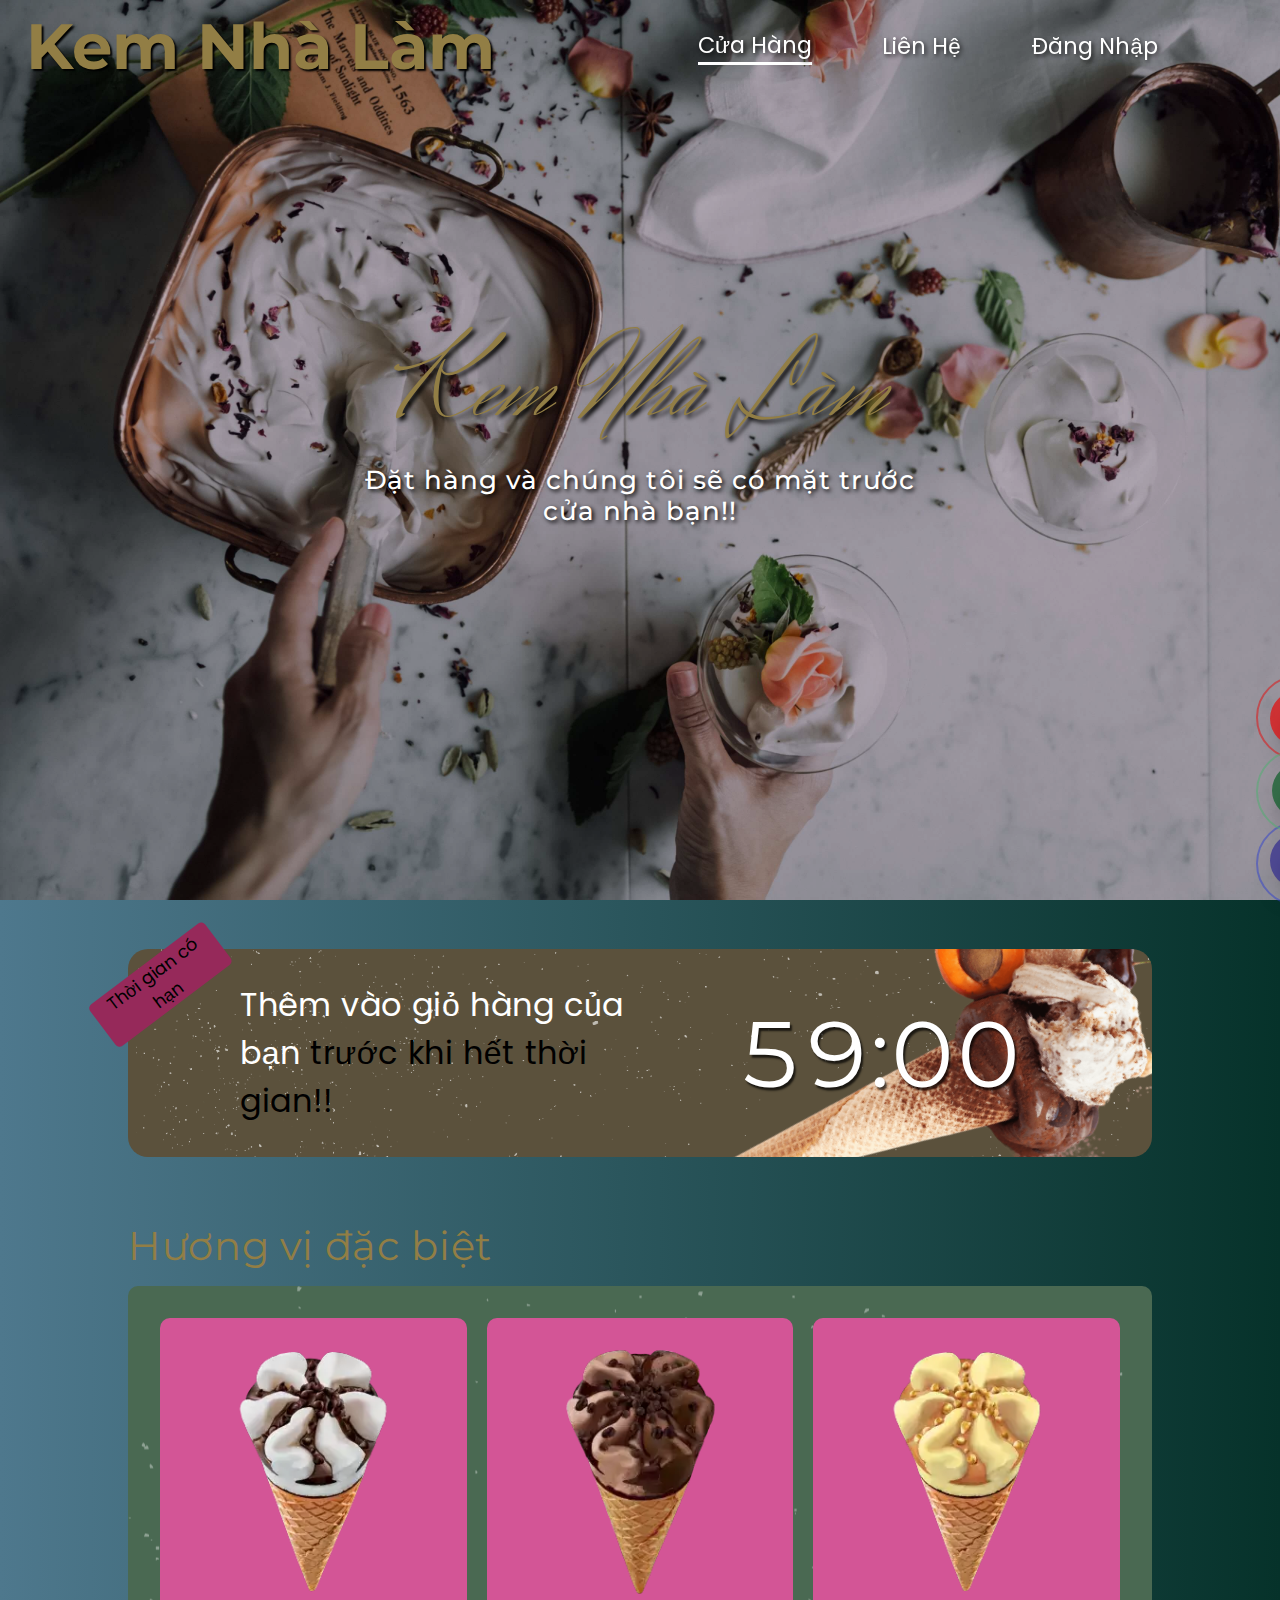
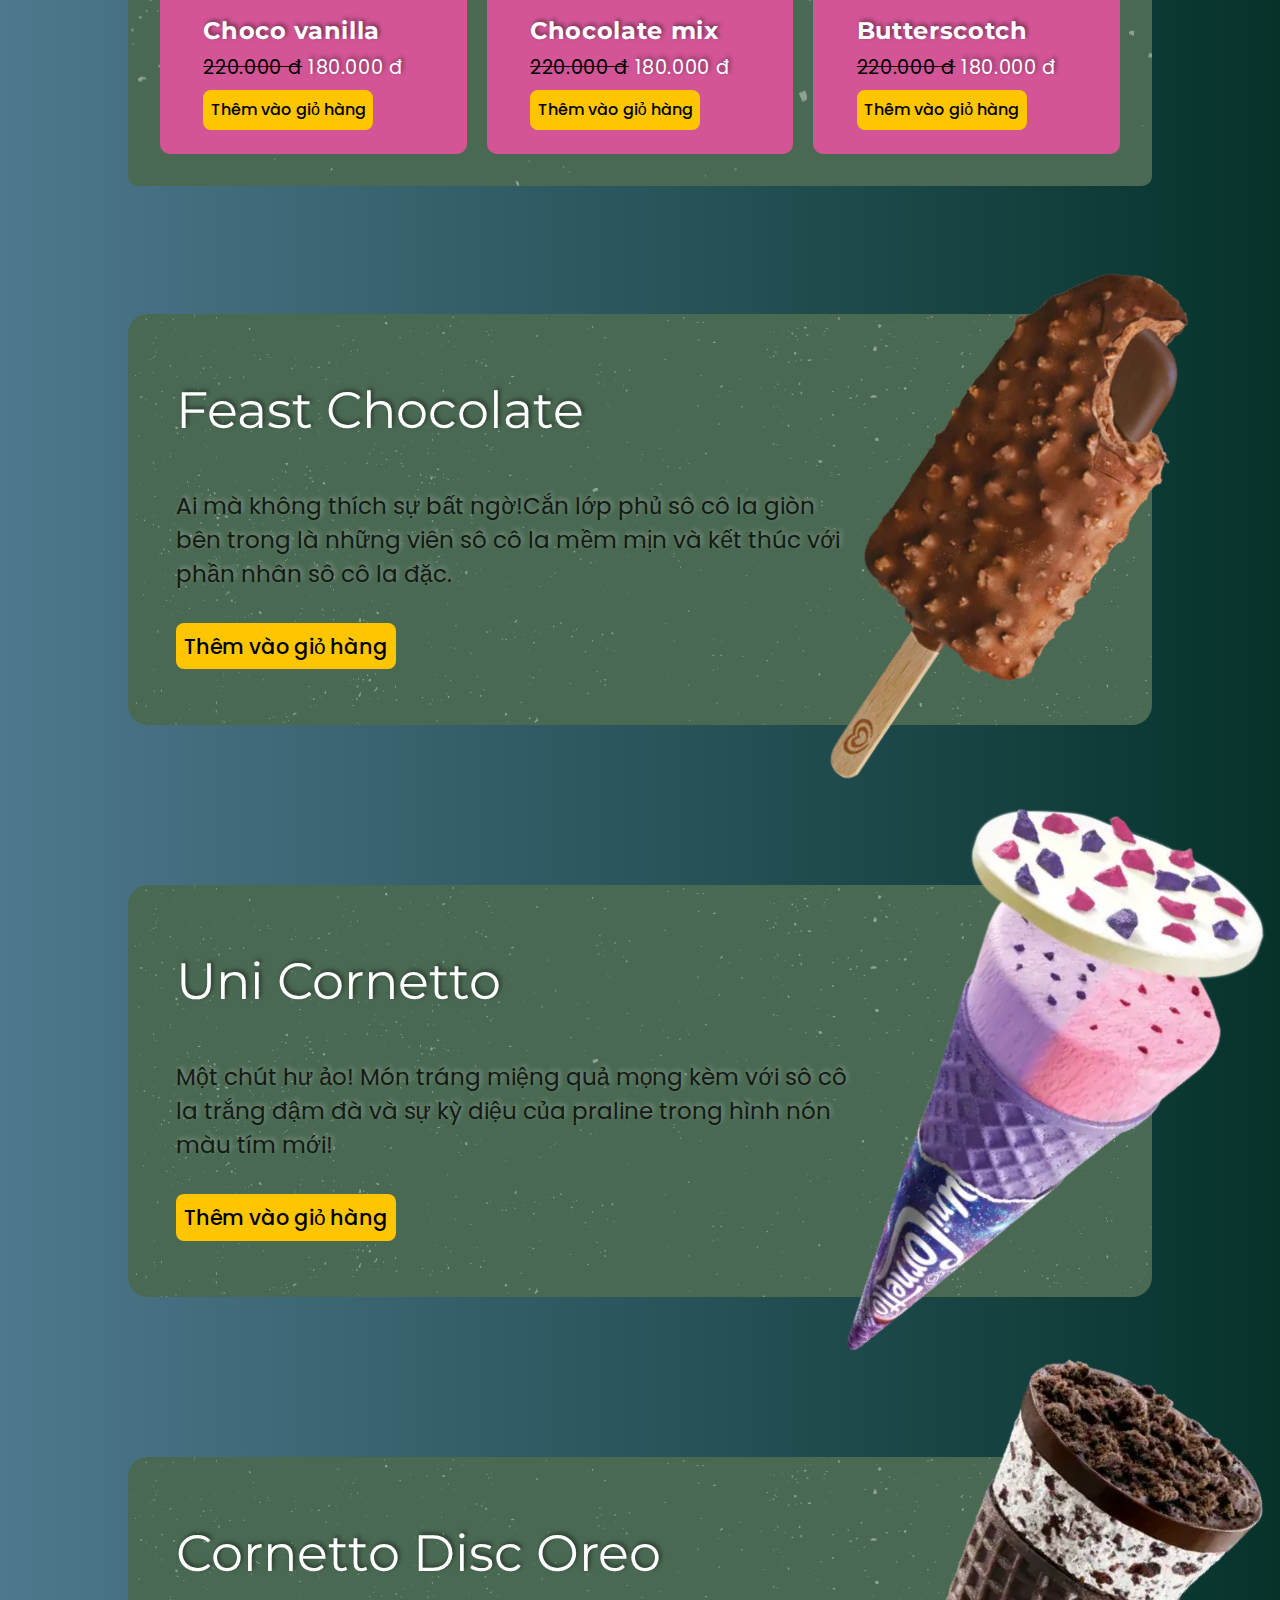
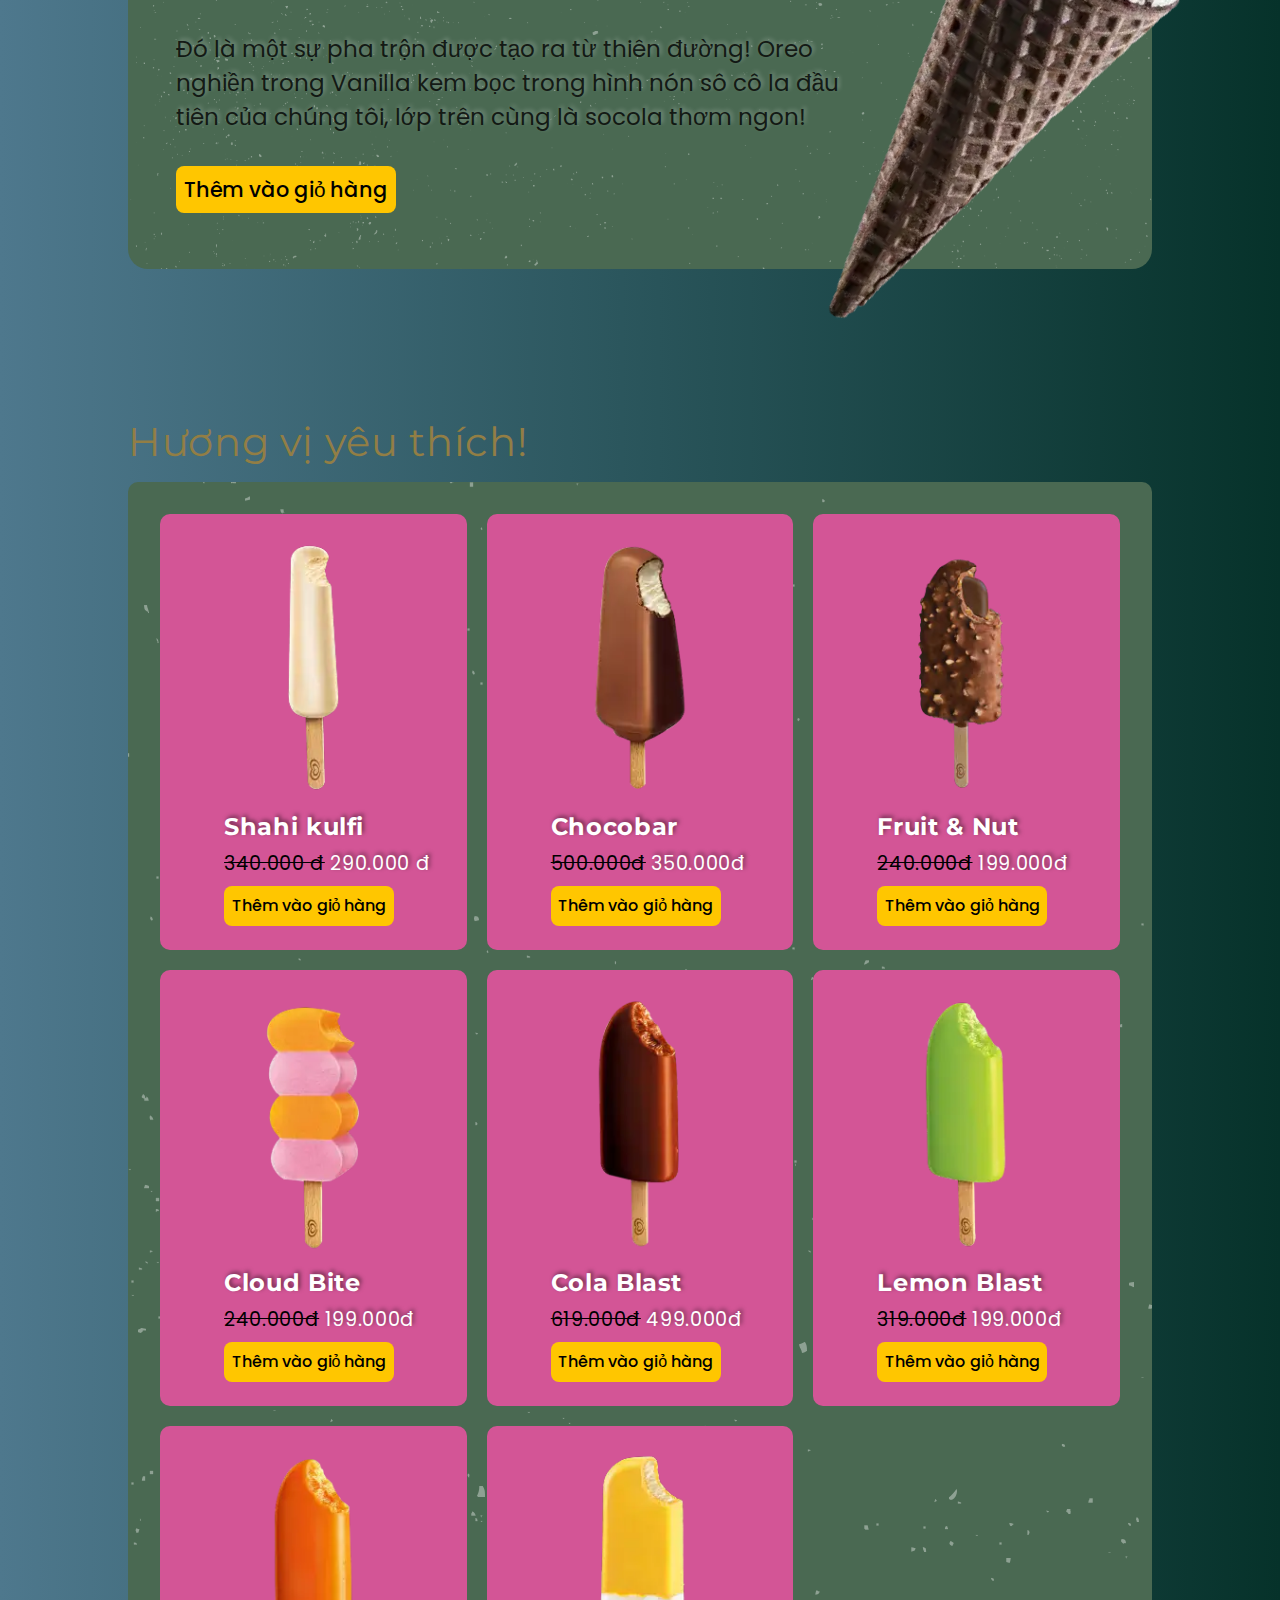
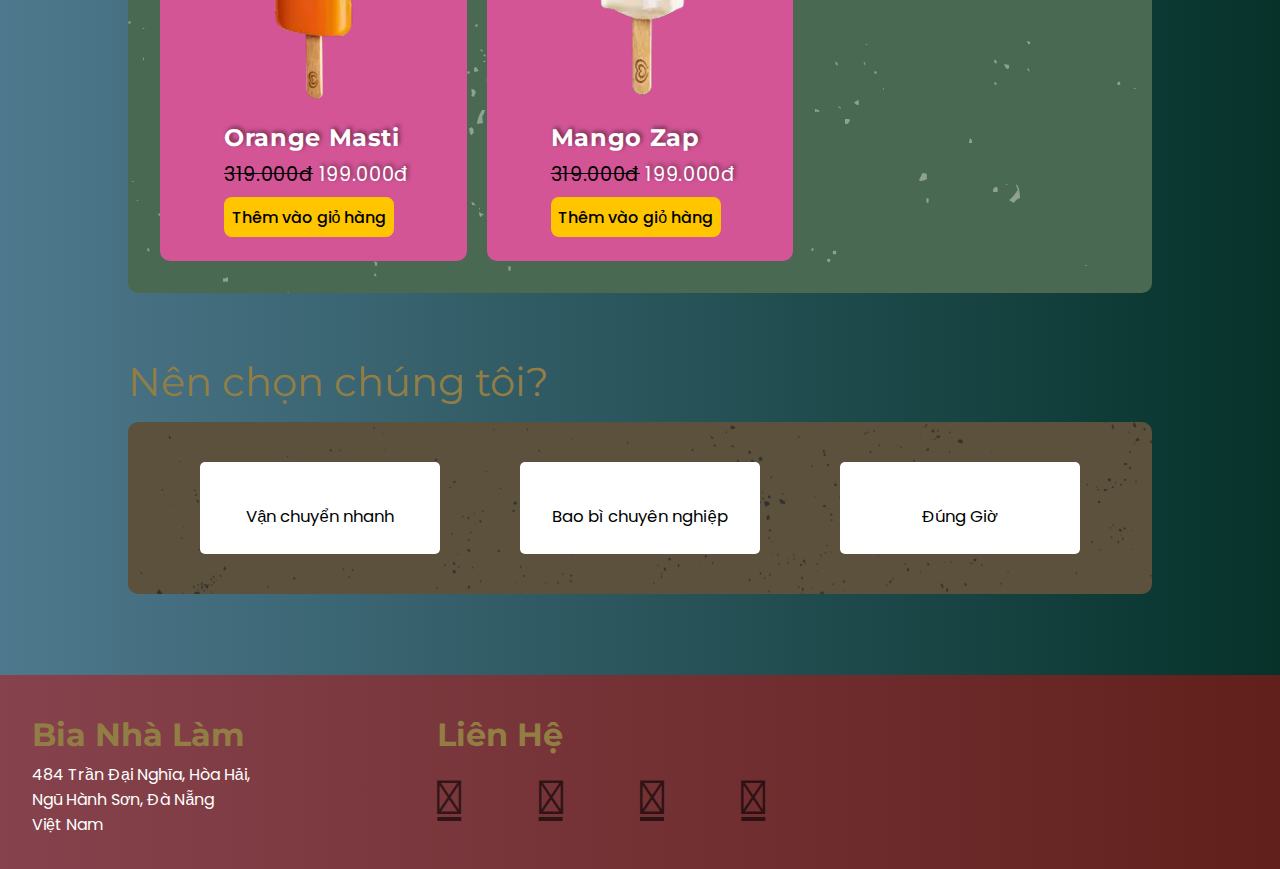
==== index.html @ ccefae3c "message" ====
<!DOCTYPE html>
<html lang="en">

<head>
  <link rel="preconnect" href="https://fonts.gstatic.com">
  <link
    href="https://fonts.googleapis.com/css2?family=Abril+Fatface&family=Herr+Von+Muellerhoff&family=Montserrat:wght@400;500&family=Poppins&display=swap"
    rel="stylesheet">
  <link rel="stylesheet" href="https://cdnjs.cloudflare.com/ajax/libs/meyer-reset/2.0/reset.min.css">
  <link rel='stylesheet' href='https://cdnjs.cloudflare.com/ajax/libs/font-awesome/4.7.0/css/font-awesome.min.css'>
  <meta name="description" content="A dummy website which delivers ice-creams to your doorstep!!">
  <meta name="author" content="Srikar KSV">
  <meta name="keywords" content="ice-cream, dummy, html, css, javascript">
  <meta charset="UTF-8">
  <meta name="viewport" content="width=device-width, initial-scale=1.0">
  <title>Kem Nhà Làm</title>
  <link rel="shortcut icon" href="./img/ice-pop-favicon.png" type="image/x-icon">
  <link rel="stylesheet" href="./css/index.css">
</head>

<body>
  <div id="hero">
    <header>
      <h1 id="logo"><a href="#" class="logo__link"> Kem Nhà Làm </a></h1>
      <nav>
        <ul class="nav">
          <div class="nav__links">
            <a href="#main-container" class="nav__item ">
              <li class="nav__item--underline">Cửa Hàng</li>
            </a>
            <a href="#contact" class="nav__item">
              <li>Liên Hệ</li>
            </a>
            
            <a href="login.html" class="nav__item">
              <li>Đăng Nhập</li>
            </a>
          </div>
          <button href="#" class="nav__item nav__item--cart">
            <li><i class="fas fa-shopping-cart"></i></li>
          </button>
          <div class="burger nav__item">
            <span class="line1"></span>
            <span class="line2"></span>
            <span class="line3"></span>
          </div>
        </ul>
      </nav>
    </header>
    <section id="hero-text">
      <h2 class="hero-text__heading">Kem Nhà Làm</h2><br>
      <p class="hero-text__tagline">Đặt hàng và chúng tôi sẽ có mặt trước cửa nhà bạn!!</p>
    </section>
  </div>
  <main id="main-container">
    <div class="limited-time-wrapper animate-top">
      <section id="limited-time">
        <p class="limited-time__side-banner">Thời gian có hạn</p>
        <div class="limited-time_content-wraper">
          <p class="limited-time__text"><span class="limited-time__text--attention">Thêm vào giỏ hàng của bạn</span> trước khi hết thời gian!!
          </p>
          <p class="limited-time__time">59:00</p>
        </div>
        <div class="limted-time__img-container">
          <img src="./img/limited-time.png" alt="" id="limited-time__img">
        </div>
      </section>
    </div>
    <section class="special-flavours animate-left">
      <h3 class="special-flavours__heading">Hương vị đặc biệt</h3>
      <div class="special-flavours__products-grid">
        <div class="special-flavours__products">
          <img src="./img/choco_vanilla.webp" alt="Choco vanilla">
          <div class="special-flavour__content-details">
            <h4 class="special-flavours__product-name">Choco vanilla</h4>
            <p class="special-flavours__product-price"><span class="special-flavours__product--oldprice">220.000 đ</span>
              180.000 đ</p>
            <button class="add-to-cart cartBtn" data-title="Choco vanilla" data-price="180.000"
              data-img="./img/choco_vanilla.webp" data-quantity=1>Thêm vào giỏ hàng</button>
          </div>
        </div>
        <div class="special-flavours__products">
          <img src="./img/double-chocolate.webp" alt="Chocolaty mix">
          <div class="special-flavour__content-details">
            <h4 class="special-flavours__product-name">Chocolate mix</h4>
            <p class="special-flavours__product-price"><span class="special-flavours__product--oldprice">220.000 đ</span>
              180.000 đ</p>
            <button class="add-to-cart cartBtn" data-title="Chocolaty mix" data-price="180.000"
              data-img="./img/double-chocolate.webp" data-quantity=1>Thêm vào giỏ hàng</button>
          </div>
        </div>
        <div class="special-flavours__products">
          <img src="./img/butterscotch.webp" alt="Butterscotch">
          <div class="special-flavour__content-details">
            <h4 class="special-flavours__product-name">Butterscotch</h4>
            <p class="special-flavours__product-price"><span class="special-flavours__product--oldprice">220.000 đ</span> 180.000 đ</p>
            <button class="add-to-cart cartBtn" data-title="Butterscotch" data-price="180.000"
              data-img="./img/butterscotch.webp" data-quantity=1>Thêm vào giỏ hàng</button>
          </div>
        </div>
      </div>
    </section>
    <section class="featured-products-wrapper">
      <div class="featured-products animate-right">
        <img src="./img/feast-chocolate.webp" alt="Nutty Chocolate mix">
        <h4>Feast Chocolate</h4>
        <p>Ai mà không thích sự bất ngờ!Cắn lớp phủ sô cô la giòn bên trong là những viên sô cô la mềm mịn và kết thúc với phần nhân sô cô la đặc.
          <br>
        </p>
        <button class="add-to-cart-featured cartBtn" data-title="Nutty Chocolate mix" data-price="450.000"
          data-img="./img/feast-chocolate.webp" data-quantity=1>Thêm vào giỏ hàng</button>
      </div>
      <div class="featured-products animate-left">
        <img src="./img/unicornetto.webp" alt="Unicornetto">
        <h4>Uni Cornetto</h4>
        <p>Một chút hư ảo! Món tráng miệng quả mọng kèm với sô cô la trắng đậm đà và sự kỳ diệu của praline trong hình nón màu tím mới!
          <br>
        </p>
        <button class="add-to-cart-featured cartBtn" data-title="Unicornetto" data-price="340.000"
          data-img="./img/unicornetto.webp" data-quantity=1>Thêm vào giỏ hàng</button>
      </div>
      <div class="featured-products animate-right">
        <img src="./img/corenetto-disc.webp" alt="Cornetti disc">
        <h4>Cornetto Disc Oreo</h4>
        <p>Đó là một sự pha trộn được tạo ra từ thiên đường! Oreo nghiền trong Vanilla kem bọc trong hình nón sô cô la đầu tiên của chúng tôi, lớp trên cùng là socola thơm ngon!
          <br>
        </p>
        <button class="add-to-cart-featured cartBtn" data-title="Cornetti disc" data-price="340.000"
          data-img="./img/corenetto-disc.webp" data-quantity=1>Thêm vào giỏ hàng</button>
      </div>
    </section>
    <section class="special-flavours animate-left">
      <h3 class="special-flavours__heading">Hương vị yêu thích!</h3>
      <div class="special-flavours__products-grid special-flavours__yummy-sticks">
        <div class="special-flavours__products">
          <img src="./img/shahi-kulfi.webp" alt="Shahi kulfi" loading="lazy">
          <div class="special-flavour__content-details">
            <h4 class="special-flavours__product-name">Shahi kulfi</h4>
            <p class="special-flavours__product-price"><span>340.000 đ</span> 290.000 đ</p>
            <button class="add-to-cart cartBtn" data-title="Shahi kulfi" data-price="290.000"
              data-img="./img/shahi-kulfi.webp" data-quantity=1>Thêm vào giỏ hàng</button>
          </div>
        </div>
        <div class="special-flavours__products">
          <img src="./img/chocobar.webp" alt="Chocobar" loading="lazy">
          <div class="special-flavour__content-details">
            <h4 class="special-flavours__product-name">Chocobar</h4>
            <p class="special-flavours__product-price"><span>500.000đ</span> 350.000đ</p>
            <button class="add-to-cart cartBtn" data-title="Chocobar" data-price="350.000" data-img="./img/chocobar.webp"
              data-quantity=1>Thêm vào giỏ hàng</button>
          </div>
        </div>
        <div class="special-flavours__products">
          <img src="./img/fruit_n_nut_feast.webp" alt="Feast Fruit & Nut" loading="lazy">
          <div class="special-flavour__content-details">
            <h4 class="special-flavours__product-name">Fruit & Nut</h4>
            <p class="special-flavours__product-price"><span>240.000đ</span> 199.000đ</p>
            <button class="add-to-cart cartBtn" data-title="Fruit & Nut" data-price="199.000"
              data-img="./img/fruit_n_nut_feast.webp" data-quantity=1>Thêm vào giỏ hàng</button>
          </div>
        </div>
        <div class="special-flavours__products">
          <img src="./img/cloud-bite.webp" alt="Cloud Bite" loading="lazy">
          <div class="special-flavour__content-details">
            <h4 class="special-flavours__product-name">Cloud Bite</h4>
            <p class="special-flavours__product-price"><span>240.000đ</span> 199.000đ</p>
            <button class="add-to-cart cartBtn" data-title="Cloud Bite" data-price="199.000"
              data-img="./img/cloud-bite.webp" data-quantity=1>Thêm vào giỏ hàng</button>
          </div>
        </div>
        <div class="special-flavours__products">
          <img src="./img/cola-blast.webp" alt="Cola Blast" loading="lazy">
          <div class="special-flavour__content-details">
            <h4 class="special-flavours__product-name">Cola Blast</h4>
            <p class="special-flavours__product-price"><span>619.000đ</span> 499.000đ</p>
            <button class="add-to-cart cartBtn" data-title="Cola Blast" data-price="199.000"
              data-img="./img/cola-blast.webp" data-quantity=1>Thêm vào giỏ hàng</button>
          </div>
        </div>
        <div class="special-flavours__products">
          <img src="./img/lemon_blast.webp" alt="Lemon Blast" loading="lazy">
          <div class="special-flavour__content-details">
            <h4 class="special-flavours__product-name">Lemon Blast</h4>
            <p class="special-flavours__product-price"><span>319.000đ</span> 199.000đ</p>
            <button class="add-to-cart cartBtn" data-title="Lemon Blast" data-price="199.000"
              data-img="./img/lemon_blast.webp" data-quantity=1>Thêm vào giỏ hàng</button>
          </div>
        </div>
        <div class="special-flavours__products">
          <img src="./img/orange_mahabar.webp" alt="Orange Masti" loading="lazy">
          <div class="special-flavour__content-details">
            <h4 class="special-flavours__product-name">Orange Masti</h4>
            <p class="special-flavours__product-price"><span>319.000đ</span> 199.000đ</p>
            <button class="add-to-cart cartBtn" data-title="Orange Masti" data-price="199.000"
              data-img="./img/orange_mahabar.webp" data-quantity=1>Thêm vào giỏ hàng</button>
          </div>
        </div>
        <div class="special-flavours__products">
          <img src="./img/mango_zap.webp" alt="Mango Zap" loading="lazy">
          <div class="special-flavour__content-details">
            <h4 class="special-flavours__product-name">Mango Zap</h4>
            <p class="special-flavours__product-price"><span>319.000đ</span> 199.000đ</p>
            <button class="add-to-cart cartBtn" data-title="Mango Zap" data-price="199.000" data-img="./img/mango_zap.webp"
              data-quantity=1>Thêm vào giỏ hàng</button>
          </div>
        </div>
      </div>
    </section>
    <section class="why-us animate-bottom">
      <h3 class="special-flavours__heading why-us__heading">Nên chọn chúng tôi?</h3>
      <div class="why-us__reasons-wrapper">
        <div class="why-us__reasons">
          <img src="./img/pickup.svg" alt="" loading="lazy">
          <p>Vận chuyển nhanh</p>
        </div>
        <div class="why-us__reasons">
          <img src="./img/box.svg" alt="" loading="lazy">
          <p>Bao bì chuyên nghiệp</p>
        </div>
        <div class="why-us__reasons">
          <img src="./img/timer.svg" alt="" loading="lazy">
          <p>Đúng Giờ</p>
        </div>
      </div>
    </section>
    <section class="checkout-cart-wrapper">
      <div class="checkout-cart">
        <button class="close-cart"><i class="fas fa-times"></i></button>
        <h6 class="special-flavours__heading">Thanh Toán Giỏ Hàng</h6>
        <div class="cart-products-wrapper">

        </div>
        <div class="buy-wrapper">
          <p class="cost-wrapper">Tổng: <span id="total-cost">0</span>đ</p><button class="buy-button" ondblclick="alert('Đơn hàng của bạn đã được thanh toán!')"  >Mua</button>
        </div>
      </div>
    </section>
  </main>
  <footer>
    <div class="company-info">
      <h5>Bia Nhà Làm</h5>
      <p class="address">484 Trần Đại Nghĩa, Hòa Hải,<br>
        Ngũ Hành Sơn, Đà Nẵng<br>
        Việt Nam</p>
       
      
    </div>
    <div class="contact" id="contact">
      <h5>Liên Hệ</h5>
      <div class="contact-links">
        <a href="https://twitter.com/TRNNGCP30319264" title="Twitter" target="_blank"><i class="fab fa-twitter icon"></i></a>
        <a href="https://github.com/phngtn03061109" title="Github" target="_blank"><i class="fab fa-github icon"></i></a>
        <a href="https://codepen.io" title="Codepen" target="_blank"><i class="fab fa-codepen"></i></a>
        <a href="https://www.instagram.com/pnuh__/" title="Instagram" target="_blank"><i
            class="fab fa-instagram icon"></i></a>
      </div>
    </div>
    
    <!-- Phone ring -->
    <div class="hotline-phone-ring-wrap">
      <div class="hotline-phone-ring">
        <div class="hotline-phone-ring-circle"></div>
        <div class="hotline-phone-ring-circle-fill"></div>
        <div class="hotline-phone-ring-img-circle">
        <a href="tel:0337646872" class="pps-btn-img">
          <img src="https://nguyenhung.net/wp-content/uploads/2019/05/icon-call-nh.png" alt="Gọi điện thoại" width="50">
        </a>
        </div>
      </div>

      <div class="hotline-bar-phone">
        <a href="tel:0337646872">
          <span class="text-hotline">0337646872</span>
        </a>
      </div>
    </div>
    <!-- Zaloo ring -->
    <div class="hotline-zalo-ring-wrap">
      <div class="hotline-zalo-ring">
        <div class="hotline-zalo-ring-circle"></div>
        <div class="hotline-zalo-ring-circle-fill"></div>
        <div class="hotline-zalo-ring-img-circle">
        <a href="http://zalo.me/0337646872" class="pps-btn-img">
          <img src="https://nguyenhung.net/wp-content/uploads/2019/05/icon-call-nh.png" alt="Gọi điện thoại" width="50">
        </a>
        </div>
      </div>
      <div class="hotline-bar-zalo">
        <a href="http://zalo.me/0337646872">
          <span class="text-hotline">Zalo</span>
        </a>
      </div>
    </div>
    <div class="hotline-facebook-ring-wrap">
      <div class="hotline-facebook-ring">
        <div class="hotline-facebook-ring-circle"></div>
        <div class="hotline-facebook-ring-circle-fill"></div>
        <div class="hotline-facebook-ring-img-circle">
        <a href="http://m.me/yeIamok" class="pps-btn-img">
          <img src="https://nguyenhung.net/wp-content/uploads/2019/05/icon-call-nh.png" alt="Liên hệ Messenger" width="50">
        </a>
        </div>
      </div>

      <div class="hotline-bar-facebook">
        <a href="http://m.me/yeIamok">
          <span class="text-hotline">Facebook</span>
        </a>

      </div>
    </div><br>
  </footer>
  

  <script src="./js/index.js"></script>
  <!-- Font awesome cdn -->
  <link rel="stylesheet" href="https://cdnjs.cloudflare.com/ajax/libs/font-awesome/5.14.0/css/all.min.css"
    integrity="sha512-1PKOgIY59xJ8Co8+NE6FZ+LOAZKjy+KY8iq0G4B3CyeY6wYHN3yt9PW0XpSriVlkMXe40PTKnXrLnZ9+fkDaog=="
    crossorigin="anonymous" />
</body>

</html>
---- css/index.css ----
*,
*::before,
*::after {
  margin: 0;
  padding: 0;
  box-sizing: border-box;
}

:root {
  --main-font: "Poppins", sans-serif;
  --hero-logo-font: "Herr Von Muellerhoff", cursive;
  --heading-font: "Montserrat", sans-serif;
  --main-background-left-color: #4e788d;
  --main-background-right-color: #06322a;
  --section-width: min(80rem, 80vw);
  --product-details-width: 80%;
  --yellow: #927e45;
  --dark-yellow: #5b513c;
  --pink: #4a6952;
  --dark-pink: #d35596;
  --old-price: #642f2f;
  --light-red: #96295a;
  --white: white;
  --section-heading-font-size: clamp(2.5rem, 2.5vw, 8rem);
  --letter-spacing: 0.04em;
  --border-radius: 10px;
  --add-to-cart-font-size: 1rem;
  --add-to-cart-padding: 0.47em;
  --footer-background: rgba(189, 14, 14, 0.5);
  --nav-item-hover-background: rgba(255, 255, 255, 0.7);
}

html {
  scroll-behavior: smooth;
}

body {
  font-family: var(--main-font);
  background: linear-gradient(
    to right,
    var(--main-background-left-color),
    var(--main-background-right-color)
  );
}

img {
  width: 100%;
}

/************************************** Navbar ***********************************/

header {
  display: flex;
  height: 5.8rem;
  position: fixed;
  z-index: 200;
  width: 100%;
  transition: all 0.3s;
}

.nav-scrolled {
  --nav-item-hover-background: rgba(255, 255, 255);
  background-color: rgb(117, 16, 16);
  filter: drop-shadow(0 1px 4px rgba(0, 0, 0, 0.9));
}

#hero {
  background: url(../img/hero-bg.jpg) no-repeat;
  background-size: cover;
  height: 100vh;
  width: 100%;
  position: relative;
}

/* Black background to cover the bright background and balance contrast */
#hero::after {
  content: "";
  position: absolute;
  top: 0;
  left: 0;
  width: 100%;
  height: 100%;
  background-color: rgba(0, 0, 0, 0.25);
  z-index: 0;
}

#logo {
  flex: 1 0.5;
  height: 100%;
  display: flex;
  align-items: center;
  text-shadow: 2px 2px 2px #000000;
  z-index: 1;
}

.logo__link {
  font-family: var(--heading-font);
  color: var(--yellow);
  font-size: clamp(2.4rem, 5vw, 4rem);
  padding-left: 0.4em;
  text-decoration: none;
}

.nav,
.nav__links {
  display: flex;
  list-style-type: none;
  height: 100%;
}

.nav__item {
  margin: 1.5rem;
  text-decoration: none;
  color: var(--white);
  font-size: clamp(1.4rem, 1vw, 2rem);
  padding: 0 0.5em;
  display: flex;
  justify-content: center;
  align-items: center;
  position: relative;
  overflow: hidden;
  transition: all 0.2s linear;
  z-index: 2;
  text-shadow: 2px 2px 4px rgba(0, 0, 0, 0.8);
}

.nav__item::after {
  content: "";
  position: absolute;
  bottom: 0;
  right: 0;
  width: 100%;
  height: 100%;
  transform: translateX(0%) translateY(100%);
  background-color: var(--main-background-left-color);
  border-radius: 50%;
  z-index: -1;
  transition: all 0.1s linear;
  transition-property: background-color color border-radius;
}

.nav__links .nav__item:hover {
  background-color: var(--nav-item-hover-background);
  color: black;
  border-radius: 5px;
  text-shadow: none;
}

.nav__links .nav__item:hover::after {
  transform: translateY(80%);
}

.nav__item--underline {
  border-bottom: 3px solid var(--white);
}
.nav__item:hover .nav__item--underline {
  border-color: transparent;
}

.nav__item--cart {
  border: 0;
  cursor: pointer;
  background: transparent;
}

.burger {
  display: none;
  z-index: 1000;
}

/* Media quries(Burger) */
@media screen and (max-width: 1020px) {
  header {
    height: 5.5rem;
  }

  .burger {
    display: block;
    cursor: pointer;
    padding: 0.2em;
  }

  .burger span {
    padding: 0.1rem 1.3rem;
    background: var(--white);
    margin: 0.3rem 0;
    display: block;
    transition: transform 0.5s ease;
  }

  .nav__links {
    background-color: var(--yellow);
    position: fixed;
    top: 0;
    left: 100%;
    width: 100vw;
    height: 100vh;
    z-index: 500;
    flex-direction: column;
    justify-content: space-around;
    transition: transform 0.5s ease;

    align-items: center;
  }

  .nav-open {
    transform: translate(-100%);
  }

  .toggle {
    z-index: 2000;
  }

  .toggle .line1 {
    transform: rotateZ(48deg) translateY(376%);
  }

  .toggle .line2 {
    transform: translateX(500%);
  }
  .toggle .line3 {
    transform: rotateZ(-46deg) translateY(-403%);
  }

  .nav__item--cart {
    font-size: clamp(1.6rem, 3vw, 2rem);
    padding: 0;
  }

  .nav__links .nav__item {
    width: 10rem;
    padding: 0.5em 0;
  }
}

@media screen and (max-width: 450px) {
  header {
    height: 5rem;
  }

  .logo__link {
    font-size: 1.5rem;
  }

  .nav__item--cart {
    font-size: 1.5rem;
  }
  .fa-shopping-cart {
    padding: 0.2em;
  }

  .burger {
    margin-left: 0;
    padding: 0.25rem;
  }

  .burger span {
    padding: 0.07em 0.8em;
    margin: 0.25rem 0;
  }
  .toggle .line1 {
    transform: rotateZ(48deg) translateY(365%);
  }

  .toggle .line3 {
    transform: rotateZ(-46deg) translateY(-332%);
  }
}

/************************************** End Navbar ***********************************/

/************************************** Hero banner ***********************************/
#hero-text {
  display: flex;
  justify-content: center;
  align-items: center;
  height: calc(100vh - 6rem);
  flex-direction: column;
  overflow-x: hidden;
}

.hero-text__heading {
  margin-top: 2rem;
  font-family: var(--hero-logo-font);
  color: var(--yellow);
  font-size: clamp(7rem, 8.6vw, 12rem);
  font-weight: normal;
  text-shadow: 3px 3px 4px #000000;
  z-index: 1;
}

.hero-text__tagline {
  margin-top: -2rem;
  font-size: clamp(1rem, 2vw, 3rem);
  font-size: clamp(1.3rem, 2vw, 3rem);
  width: clamp(26rem, 45vw, 90rem);
  color: var(--white);
  text-align: center;
  letter-spacing: var(--letter-spacing);
  text-shadow: 2px 2px 4px #000000;
  font-family: var(--heading-font);
  font-weight: 500;
  z-index: 1;
}

@media screen and (max-width: 450px) {
  .hero-text__heading {
    font-size: 5.6rem;
  }
  .hero-text__tagline {
    font-size: 1.1rem;
    margin-top: -1rem;
    width: 20rem;
  }
}

/************************************** End Hero banner ***********************************/

/* To overcome margin collapsing */
#main-container {
  padding: 1px;
  overflow: hidden;
}
/************************************** Limited time ***********************************/
#limited-time {
  max-width: var(--section-width);
  margin: 3rem auto;
  background: url(../img/grit.0f8155d3.png) 1700px,
    url(../img/grit.0f8155d3.png) 1700px, var(--dark-yellow);
  background-size: cover;
  border-radius: 20px;
  overflow: hidden;
  position: relative;
}

#limited-time__img {
  position: absolute;
  top: -15.5rem;
  right: -5rem;
  width: 35rem;
  transform: rotate(53deg);
}

.limited-time-wrapper {
  transform: translate(0, 0);
  width: var(--section-width);
  margin: auto;
}

.limited-time__side-banner {
  position: fixed;
  top: 0;
  left: 0;
  transform: rotate(-37deg) translateY(-31%) translateX(-26%);
  width: 9rem;
  text-align: center;
  font-size: 1.1rem;
  background: var(--light-red);
  border-radius: 5px;
}

.limited-time_content-wraper {
  display: grid;
  height: 100%;
  grid-template-columns: repeat(auto-fit, minmax(20rem, 1fr));
  justify-items: center;
  align-items: center;
  letter-spacing: var(--letter-spacing);
  padding: 2rem;
}

.limited-time__text {
  font-size: clamp(2rem, 2.2vw, 3rem);
  z-index: 2;
  padding-left: 5rem;
}

.limited-time__text--attention {
  color: var(--white);
}

.limited-time__time {
  color: var(--white);
  font-size: clamp(5.8rem, 5vw, 9rem);
  z-index: 2;
  font-family: var(--heading-font);
  text-shadow: 2px 3px 2px rgba(0, 0, 0, 0.7);
  font-variant-numeric: tabular-nums;
}

/* Media queries */
@media screen and (max-width: 1100px) {
  .limited-time_content-wraper {
    grid-template-columns: 1fr;
    padding: 0.9rem;
  }

  .limited-time__text {
    width: 80%;
    padding: 0;
    text-align: center;
    text-shadow: 1px 1px 2px rgba(0, 0, 0, 0.3);
  }

  #limited-time__img {
    top: -6rem;
    right: -3rem;
    width: 31rem;
    transform: rotate(59deg);
  }
}

@media screen and (max-width: 740px) {
  #limited-time__img {
    top: 0rem;
    right: -2rem;
  }
}
@media screen and (max-width: 550px) {
  #limited-time__img {
    display: none;
  }
}

@media screen and (max-width: 450px) {
  .limited-time__text {
    font-size: 1.7rem;
  }

  .limited-time__time {
    font-size: 5.2rem;
  }
}

/************************************** End Limited time ***********************************/

/************************************** Special flavour ***********************************/
.add-to-cart,
.add-to-cart-featured {
  font-family: inherit;
  font-weight: 500;
  margin: 0.5rem auto;
  font-size: var(--add-to-cart-font-size);
  background: #ffc600;
  border-radius: 8px;
  border: none;
  padding: var(--add-to-cart-padding);
  cursor: pointer;
}

.add-to-cart:hover,
.add-to-cart-featured:hover {
  background: url(../img/blackgrit.png) center, #ffc600;
  animation: 2s steps(10) 0s infinite normal none running dance;
}

@keyframes dance {
  0% {
    background-position: 0px center;
  }

  100% {
    background-position: -600px center;
  }
}

.special-flavours {
  max-width: var(--section-width);
  margin: 4rem auto;
  letter-spacing: var(--letter-spacing);
}

/* Giving yummy sticks section less margin */
section:nth-of-type(3) {
  margin-top: 1rem;
}

.special-flavours__heading {
  color: var(--yellow);
  font-family: var(--heading-font);
  font-weight: 400;
  font-size: var(--section-heading-font-size);
}

.special-flavours__products-grid {
  margin-top: 1rem;
  background: url(../img/grit.0f8155d3.png) 1700px, var(--pink);
  display: grid;
  grid-template-columns: repeat(auto-fit, minmax(250px, 1fr));
  justify-items: center;
  align-items: center;
  border-radius: var(--border-radius);
  padding: 2em;
  gap: 20px;
}

.special-flavours__products {
  background: var(--dark-pink);
  border-radius: 10px;
  padding: 1em;
}

.special-flavour__content-details {
  width: var(--product-details-width);
  margin: auto;
  white-space: nowrap;
}

.special-flavours__product-name {
  font-family: var(--heading-font);
  font-size: 1.5rem;
  color: var(--white);
  text-shadow: 2px -2px 4px rgba(0, 0, 0, 0.5);
  margin-bottom: 0.5rem;
}

.special-flavours__product-price {
  color: var(--white);
  text-shadow: 2px -2px 4px rgba(0, 0, 0, 0.5);
  font-size: 1.2rem;
}

.special-flavours__product-price span {
  text-shadow: none;
  color: black;
  text-decoration: line-through;
}

@media screen and (max-width: 450px) {
  .special-flavours__heading {
    font-size: 2.1rem;
  }

  .special-flavours__products-grid {
    padding: 1em;
  }
}

/************************************** End Special flavour ***********************************/

/************************************** Featured products***********************************/
.featured-products-wrapper {
  overflow: hidden;
}

.featured-products {
  max-width: var(--section-width);
  margin: 4rem auto 10rem;
  background: url(../img/grit.0f8155d3.png) 1700px, var(--pink);
  background-size: cover;
  border-radius: 20px;
  position: relative;
  padding: 3em;
  --add-to-cart-font-size: 1.3rem;
  --add-to-cart-padding: 0.38em;
}

.featured-products:nth-of-type(3) {
  margin-bottom: 1rem;
}

.featured-products h4 {
  font-size: clamp(2.2rem, 4vw, 6rem);
  margin: 1rem auto 2rem;
  font-family: var(--heading-font);
  font-weight: normal;
  color: var(--white);
  text-shadow: 2px -2px 4px rgba(0, 0, 0, 0.5);
}

.featured-products p {
  font-size: clamp(1.3rem, 1.8vw, 3.5rem);
  width: var(--product-details-width);
  margin: 3rem 0 1.5rem;
  color: rgb(0, 0, 0, 0.8);
  text-shadow: 2px -2px 4px rgba(255, 255, 255, 0.3);
}

.featured-products img {
  float: right;
  shape-outside: url(../img/feast-chocolate.webp);
  shape-margin: 2.5rem;
  margin: -12rem -15rem 0 0;
  transform: rotate(34deg);
  width: 43rem;
}

/* Media queries */
@media screen and (max-width: 1100px) {
  .featured-products {
    margin: 0rem auto 4rem;
    padding: 2em;
  }

  .featured-products img {
    float: none;
    transform: rotate(0);
    width: 20rem;
    display: block;
    margin: auto;
  }

  .featured-products h4 {
    margin: 0;
  }

  .featured-products p {
    margin: 0;
    padding: 0.5rem 0;
    width: 100%;
  }
}

@media screen and (max-width: 450px) {
  .featured-products {
    line-height: 1.8rem;
  }
  .featured-products img {
    width: 15rem;
  }
  .featured-products h4 {
    font-size: 1.8rem;
  }

  .featured-products p {
    font-size: 1.2rem;
  }
}

/************************************** End Featured products***********************************/

/************************************** Why us? ***********************************/
.special-flavours__yummy-sticks .special-flavour__content-details {
  --product-details-width: 65%;
}

.why-us {
  max-width: var(--section-width);
  margin: auto;
}

.why-us__reasons-wrapper {
  background: url(../img/blackgrit.png) 1700px, var(--dark-yellow);
  margin: 1rem 0;
  padding: 2em;
  display: flex;
  justify-content: space-around;
  border-radius: 10px;
}

.why-us__reasons {
  border-radius: 5px;
  background: var(--white);
  width: 25%;
  padding: 1.5em 0.5em;
  display: flex;
  flex-direction: column;
  justify-content: space-around;
  align-items: center;
  font-size: clamp(1rem, 1.3vw, 3rem);
  text-align: center;
  margin: 0.5rem;
}

.why-us__reasons img {
  width: 50%;
  padding-bottom: 1em;
}

/* Media queries */
@media screen and (max-width: 750px) {
  .why-us__reasons img {
    width: 80%;
  }
}

@media screen and (max-width: 600px) {
  .why-us__reasons-wrapper {
    flex-direction: column;
  }
  .why-us__reasons img {
    width: 30%;
  }
  .why-us__reasons {
    width: 100%;
    padding: 0.5em;
  }
}

@media screen and (max-width: 450px) {
  .why-us__reasons {
    width: 90%;
  }
}

@media screen and (max-width: 390px) {
  .why-us__heading {
    font-size: 1.8rem;
  }
}

/************************************** End Why us? ***********************************/

/************************************** Checkout cart ***********************************/
.checkout-cart-wrapper {
  width: 100vw;
  height: 100vh;
  position: fixed;
  top: 0;
  transform: translateY(-200%);
  left: 0;
  display: flex;
  justify-content: center;
  align-items: center;
  background-color: rgba(255, 255, 255, 0.3);
  z-index: 1000;
  opacity: 0;
  pointer-events: none;
  transition: all 0.3s;
}

.checkout-cart {
  width: 90%;
  height: 90vh;
  background-color: var(--main-background-right-color);
  padding: 2em;
  border-radius: 10px;
  position: relative;
}

.close-cart {
  position: absolute;
  top: 0;
  right: 0;
  border: 0;
  background: transparent;
  color: var(--white);
  padding: 0.5em;
  font-size: clamp(2rem, 2vw, 4rem);
  cursor: pointer;
}

.cart-products-wrapper {
  overflow-y: auto;
  background-color: var(--white);
  height: 75%;
  margin: 1rem 0;
  padding: 1em;
  background: var(--main-background-left-color);
  border-radius: 10px;
  display: grid;
  grid-template-columns: repeat(auto-fill, minmax(200px, 1fr));
  justify-content: space-between;
  gap: 20px;
}

.checkout-cart__product-details {
  padding: 1em 1em 0em;
}

.checkout-cart__product {
  background-color: var(--pink);
  border-radius: 10px;
  padding: 1em;
  transition: all 0.2s;
}

.delete-product-from-cart {
  transform: scale(0.05);
}

.checkout-cart__img {
  width: 80%;
}

.checkout-cart h6,
.buy-wrapper {
  text-align: center;
}

.plus,
.minus {
  border: none;
  font-size: 1.2rem;
  background: transparent;
  cursor: pointer;
  color: var(--white);
  transition: color 0.2s;
}

.plus:hover,
.minus:hover {
  color: black;
}

#quantity {
  font-size: 1rem;
  padding: 0.3em;
  border: 0;
  outline: none;
  width: 3rem;
  appearance: none;
  -webkit-appearance: none;
  -moz-appearance: none;
  appearance: none;
  margin: 0;
}

input[type="number"]::-webkit-inner-spin-button,
input[type="number"]::-webkit-outer-spin-button {
  -webkit-appearance: none;
  -moz-appearance: none;
  appearance: none;
  margin: 0;
}

.delete {
  border: 0;
  font-size: 1.1rem;
  padding: 0.5em;
  border-radius: 5px;
  background-color: var(--light-red);
  cursor: pointer;
  margin: 1rem 0;
}

.cost-wrapper {
  font-size: 1.5rem;
  color: var(--white);
}

.buy-button {
  font-size: 1rem;
  padding: 0 0.5em;
  border-radius: 10px;
  border: 0;
  margin-top: 10px;
  cursor: pointer;
  background-color: var(--dark-pink);
  color: var(--main-background-left-color);
  font-family: var(--main-font);
  font-size: 1.8rem;
}

.checkout-cart-wrapper-open {
  transform: translateY(0);
  opacity: 1;
  pointer-events: all;
}
/************************************** End Checkout cart ***********************************/

/************************************** Footer ***********************************/
footer {
  background: var(--footer-background);
  padding: 2em;
  margin-top: 4rem;
  display: grid;
  grid-template-columns: repeat(auto-fit, minmax(320px, 1fr));
}

footer h5 {
  font-size: clamp(2rem, 2vw, 3rem);
  font-family: var(--heading-font);
  color: var(--yellow);
  margin: 0.5rem 0;
}

footer p {
  font-size: clamp(1rem, 1vw, 3rem);
}

.address,
.me {
  color: var(--white);
}

.me {
  margin-top: 1rem;
}

.contact-links {
  display: grid;
  grid-template-columns: repeat(auto-fit, minmax(1.5rem, 1fr));
}

.contact i,
.contact a {
  font-size: 3rem;
  color: rgb(0, 0, 0, 0.6);
  width: 3rem;
}

.fa-twitter:hover {
  color: #1da1f2;
}

.fa-github:hover,
.fa-codepen:hover {
  color: #fff;
}

.fa-instagram:hover {
  filter: drop-shadow(0px 0px 1px black);
  background: linear-gradient(
    to bottom,
    #405de6,
    #5851db,
    #833ab4,
    #c13584,
    #e1306c,
    #fd1d1d,
    #f56040,
    #f77737,
    #fcaf45,
    #ffdc80
  );
  background-clip: text;
  -webkit-background-clip: text;
  -webkit-text-fill-color: transparent;
}

@media screen and (max-width: 400px) {
  .address,
  .me {
    font-size: 0.8rem;
  }
  .contact i,
  .contact a {
    font-size: 2rem;
  }
}

/************************************** End Footer ***********************************/

/************************************** Product hover animation ***********************************/
.animate-img {
  animation: animate-img 0.3s alternate ease;
  animation-iteration-count: 2;
}

.animate-featured-img {
  animation: animate-featured-img 0.3s alternate ease;
  animation-iteration-count: 2;
}

.already-added {
  background-color: var(--light-red);
  filter: brightness(80%);
  cursor: not-allowed;
}

.already-added:hover {
  background-color: var(--light-red);
}

/* For smaller screen sizes */
@media screen and (max-width: 1100px) {
  .animate-featured-img {
    animation: animate-img 0.3s alternate ease;
    animation-iteration-count: 2;
  }
}

@keyframes animate-featured-img {
  from {
    transform: rotate(34deg);
  }
  to {
    transform: rotate(34deg) scale(1.05);
  }
}

@keyframes animate-img {
  from {
    transform: scale(1);
  }
  to {
    transform: scale(1.05);
  }
}
.hotline-phone-ring-wrap {
  position: fixed;
  bottom: 0;
  left: 0;
  z-index: 999999;
}
.hotline-phone-ring {
  position: relative;
  visibility: visible;
  background-color: transparent;
  width: 110px;
  height: 110px;
  cursor: pointer;
  z-index: 11;

  transition: visibility .5s;
  left: 0;
  bottom: 0;
  display: block;
}
.hotline-phone-ring-circle {
	width: 85px;
  height: 85px;
  bottom: 140px;
  left: 1256px;
  position: absolute;
  background-color: transparent;
  border-radius: 100%;
  border: 2px solid #e60808;
  -webkit-animation: phonering-alo-circle-anim 1.2s infinite ease-in-out;
  animation: phonering-alo-circle-anim 1.2s infinite ease-in-out;
  transition: all .5s;
  -webkit-transform-origin: 50% 50%;
  -ms-transform-origin: 50% 50%;
  transform-origin: 50% 50%;
  opacity: 0.5;
}
.hotline-phone-ring-circle-fill {
	width: 55px;
  height: 55px;
  bottom: 154px;
  left: 1270px;
  position: absolute;
  background-color: rgba(230, 8, 8, 0.7);
  border-radius: 100%;
  border: 2px solid transparent;
  -webkit-animation: phonering-alo-circle-fill-anim 2.3s infinite ease-in-out;
  animation: phonering-alo-circle-fill-anim 2.3s infinite ease-in-out;
  transition: all .5s;
  -webkit-transform-origin: 50% 50%;
  -ms-transform-origin: 50% 50%;
  transform-origin: 50% 50%;
}
.hotline-phone-ring-img-circle {
	background-color: #e60808;
	width: 33px;
  height: 33px;
  bottom: 163px;
  left: 1282px;
  position: absolute;
  background-size: 20px;
  border-radius: 100%;
  border: 2px solid transparent;
  -webkit-animation: phonering-alo-circle-img-anim 1s infinite ease-in-out;
  animation: phonering-alo-circle-img-anim 1s infinite ease-in-out;
  -webkit-transform-origin: 50% 50%;
  -ms-transform-origin: 50% 50%;
  transform-origin: 50% 50%;
  display: -webkit-box;
  display: -webkit-flex;
  display: -ms-flexbox;
  display: flex;
  align-items: center;
  justify-content: center;
}
.hotline-phone-ring-img-circle .pps-btn-img {
	display: -webkit-box;
  display: -webkit-flex;
  display: -ms-flexbox;
  display: flex;
}
.hotline-phone-ring-img-circle .pps-btn-img img {
	width: 20px;
	height: 20px;
}
.hotline-bar-phone {
  position: absolute;
  background: rgba(230, 8, 8, 0.75);
  height: 40px;
  width: 180px;
  line-height: 40px;
  border-radius: 3px;
  padding: 0 10px;
  background-size: 100%;
  cursor: pointer;
  transition: all 0.8s;
  -webkit-transition: all 0.8s;
  z-index: 9;
  box-shadow: 0 14px 28px rgba(0, 0, 0, 0.25), 0 10px 10px rgba(0, 0, 0, 0.1);
  border-radius: 50px !important;
  /* width: 175px !important; */
  left: 1280px;
  bottom: 160px;
}
.hotline-bar-phone > a {
  color: #fff;
  text-decoration: none;
  font-size: 15px;
  font-weight: bold;
  text-indent: 50px;
  display: block;
  letter-spacing: 1px;
  line-height: 40px;
  font-family: Arial;
}
.hotline-bar-phone > a:hover,
.hotline-bar-phone > a:active {
  color: #fff;
}
@-webkit-keyframes phonering-alo-circle-anim {
  0% {
    -webkit-transform: rotate(0) scale(0.5) skew(1deg);
    -webkit-opacity: 0.1;
  }
  30% {
    -webkit-transform: rotate(0) scale(0.7) skew(1deg);
    -webkit-opacity: 0.5;
  }
  100% {
    -webkit-transform: rotate(0) scale(1) skew(1deg);
    -webkit-opacity: 0.1;
  }
}
@-webkit-keyframes phonering-alo-circle-fill-anim {
  0% {
    -webkit-transform: rotate(0) scale(0.7) skew(1deg);
    opacity: 0.6;
  }
  50% {
    -webkit-transform: rotate(0) scale(1) skew(1deg);
    opacity: 0.6;
  }
  100% {
    -webkit-transform: rotate(0) scale(0.7) skew(1deg);
    opacity: 0.6;
  }
}
  @-webkit-keyframes phonering-alo-circle-img-anim {
    0% {
      -webkit-transform: rotate(0) scale(1) skew(1deg);
    }
    10% {
      -webkit-transform: rotate(-25deg) scale(1) skew(1deg);
    }
    20% {
      -webkit-transform: rotate(25deg) scale(1) skew(1deg);
    }
    30% {
      -webkit-transform: rotate(-25deg) scale(1) skew(1deg);
    }
    40% {
      -webkit-transform: rotate(25deg) scale(1) skew(1deg);
    }
    50% {
      -webkit-transform: rotate(0) scale(1) skew(1deg);
    }
    100% {
      -webkit-transform: rotate(0) scale(1) skew(1deg);
    }
  }
@media (max-width: 768px) {
  .hotline-bar {
    display: none;
  }
}
/* Zalo */
.hotline-zalo-ring-wrap {
  position: fixed;
  bottom: 0;
  left: 0;
  z-index: 999999;
}
.hotline-zalo-ring {
  position: relative;
  visibility: visible;
  background-color: transparent;
  width: 110px;
  height: 110px;
  cursor: pointer;
  z-index: 11;

  transition: visibility .5s;
  left: 0;
  bottom: 0;
  display: block;
}
.hotline-zalo-ring-circle {
	width: 85px;
  height: 85px;
  bottom: -6px;
  left: 1256px;
  position: absolute;
  background-color: transparent;
  border-radius: 100%;
  border: 2px solid #3040ce;
  -webkit-animation: phonering-alo-circle-anim 1.2s infinite ease-in-out;
  animation: phonering-alo-circle-anim 1.2s infinite ease-in-out;
  transition: all .5s;
  -webkit-transform-origin: 50% 50%;
  -ms-transform-origin: 50% 50%;
  transform-origin: 50% 50%;
  opacity: 0.5;
}
.hotline-zalo-ring-circle-fill {
	width: 55px;
  height: 55px;
  bottom: 12px;
  left: 1270px;
  position: absolute;
  background-color: rgba(48, 43, 142, 0.7);
  border-radius: 100%;
  border: 2px solid transparent;
  -webkit-animation: phonering-alo-circle-fill-anim 2.3s infinite ease-in-out;
  animation: phonering-alo-circle-fill-anim 2.3s infinite ease-in-out;
  transition: all .5s;
  -webkit-transform-origin: 50% 50%;
  -ms-transform-origin: 50% 50%;
  transform-origin: 50% 50%;
}
.hotline-zalo-ring-img-circle {
	background-color: #3040ce;
	width: 33px;
  height: 33px;
  bottom: 24px;
  left: 1282px;
  position: absolute;
  background-size: 20px;
  border-radius: 100%;
  border: 2px solid transparent;
  -webkit-animation: phonering-alo-circle-img-anim 1s infinite ease-in-out;
  animation: phonering-alo-circle-img-anim 1s infinite ease-in-out;
  -webkit-transform-origin: 50% 50%;
  -ms-transform-origin: 50% 50%;
  transform-origin: 50% 50%;
  display: -webkit-box;
  display: -webkit-flex;
  display: -ms-flexbox;
  display: flex;
  align-items: center;
  justify-content: center;
}
.hotline-zalo-ring-img-circle .pps-btn-img {
	display: -webkit-box;
  display: -webkit-flex;
  display: -ms-flexbox;
  display: flex;
}
.hotline-zalo-ring-img-circle .pps-btn-img img {
  width: 20px;
	height: 20px;
}

.hotline-bar-zalo {
  position: absolute;
  background: #3040ce;
  height: 40px;
  width: 180px;
  line-height: 40px;
  border-radius: 3px;
  padding: 0 10px;
  background-size: 100%;
  cursor: pointer;
  transition: all 0.8s;
  -webkit-transition: all 0.8s;
  z-index: 9;
  box-shadow: 0 14px 28px rgba(0, 0, 0, 0.25), 0 10px 10px rgba(0, 0, 0, 0.1);
  border-radius: 50px !important;
  /* width: 175px !important; */
  left: 1280px;
  bottom: 20px;
}
.hotline-bar-zalo > a {
  color: #fff;
  text-decoration: none;
  font-size: 15px;
  font-weight: bold;
  text-indent: 50px;
  display: block;
  letter-spacing: 1px;
  line-height: 40px;
  font-family: Arial;
}
.hotline-bar-zalo > a:hover,
.hotline-bar-zalo > a:active {
  color: #fff;
}
/* Facebook*/
.hotline-facebook-ring-wrap {
  position: fixed;
  bottom: 0;
  left: 0;
  z-index: 999999;
}
.hotline-facebook-ring {
  position: relative;
  visibility: visible;
  background-color: transparent;
  width: 110px;
  height: 110px;
  cursor: pointer;
  z-index: 11;

  transition: visibility .5s;
  left: 0;
  bottom: 0;
  display: block;
}
.hotline-facebook-ring-circle {
	width: 85px;
  height: 85px;
  bottom: 66px;
  left: 1256px;
  position: absolute;
  background-color: transparent;
  border-radius: 100%;
  border: 2px solid #4bb06d;
  -webkit-animation: phonering-alo-circle-anim 1.2s infinite ease-in-out;
  animation: phonering-alo-circle-anim 1.2s infinite ease-in-out;
  transition: all .5s;
  -webkit-transform-origin: 50% 50%;
  -ms-transform-origin: 50% 50%;
  transform-origin: 50% 50%;
  opacity: 0.5;
}
.hotline-facebook-ring-circle-fill {
	width: 55px;
  height: 55px;
  bottom: 82px;
  left: 1272px;
  position: absolute;
  background-color: rgba(11, 93, 38, 0.7);
  border-radius: 100%;
  border: 2px solid transparent;
  -webkit-animation: phonering-alo-circle-fill-anim 2.3s infinite ease-in-out;
  animation: phonering-alo-circle-fill-anim 2.3s infinite ease-in-out;
  transition: all .5s;
  -webkit-transform-origin: 50% 50%;
  -ms-transform-origin: 50% 50%;
  transform-origin: 50% 50%;
}
.hotline-facebook-ring-img-circle {
	background-color: #098829;
	width: 33px;
  height: 33px;
  bottom: 92px;
  left: 1282px;
  position: absolute;
  background-size: 20px;
  border-radius: 100%;
  border: 2px solid transparent;
  -webkit-animation: phonering-alo-circle-img-anim 1s infinite ease-in-out;
  animation: phonering-alo-circle-img-anim 1s infinite ease-in-out;
  -webkit-transform-origin: 50% 50%;
  -ms-transform-origin: 50% 50%;
  transform-origin: 50% 50%;
  display: -webkit-box;
  display: -webkit-flex;
  display: -ms-flexbox;
  display: flex;
  align-items: center;
  justify-content: center;
}
.hotline-facebook-ring-img-circle .pps-btn-img {
	display: -webkit-box;
  display: -webkit-flex;
  display: -ms-flexbox;
  display: flex;
}
.hotline-facebook-ring-img-circle .pps-btn-img img {
	width: 20px;
	height: 20px;
}
/*facebook  */
.hotline-bar-facebook {
  position: absolute;
  background: rgba(30, 118, 36, 0.75);
  height: 40px;
  width: 180px;
  line-height: 40px;
  border-radius: 3px;
  padding: 0 10px;
  background-size: 100%;
  cursor: pointer;
  transition: all 0.8s;
  -webkit-transition: all 0.8s;
  z-index: 9;
  box-shadow: 0 14px 28px rgba(0, 0, 0, 0.25), 0 10px 10px rgba(0, 0, 0, 0.1);
  border-radius: 50px !important;
  /* width: 175px !important; */
  left: 1280px;
  bottom: 90px;
}
.hotline-bar-facebook > a {
  color: #fff;
  text-decoration: none;
  font-size: 15px;
  font-weight: bold;
  text-indent: 50px;
  display: block;
  letter-spacing: 1px;
  line-height: 40px;
  font-family: Arial;
}
.hotline-bar-facebook > a:hover,
.hotline-bar-facebook > a:active {
  color: #fff;
}
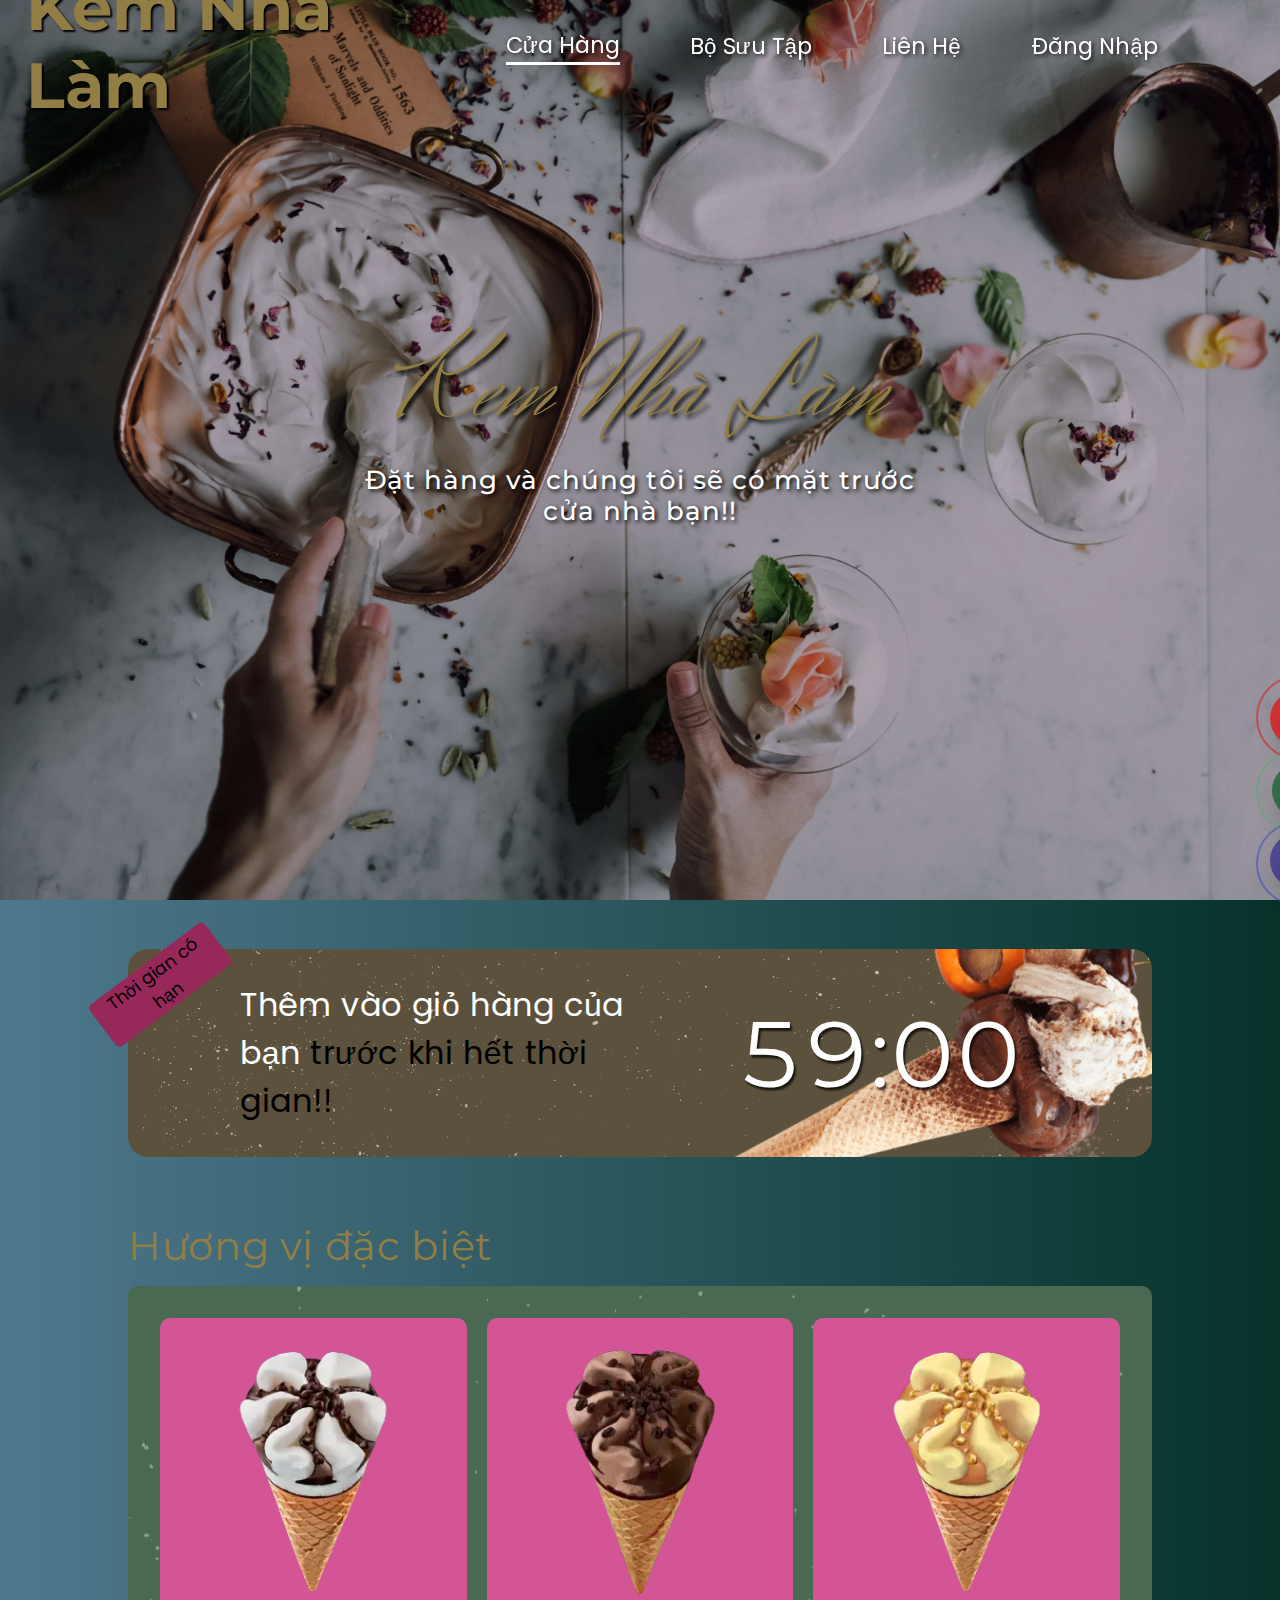
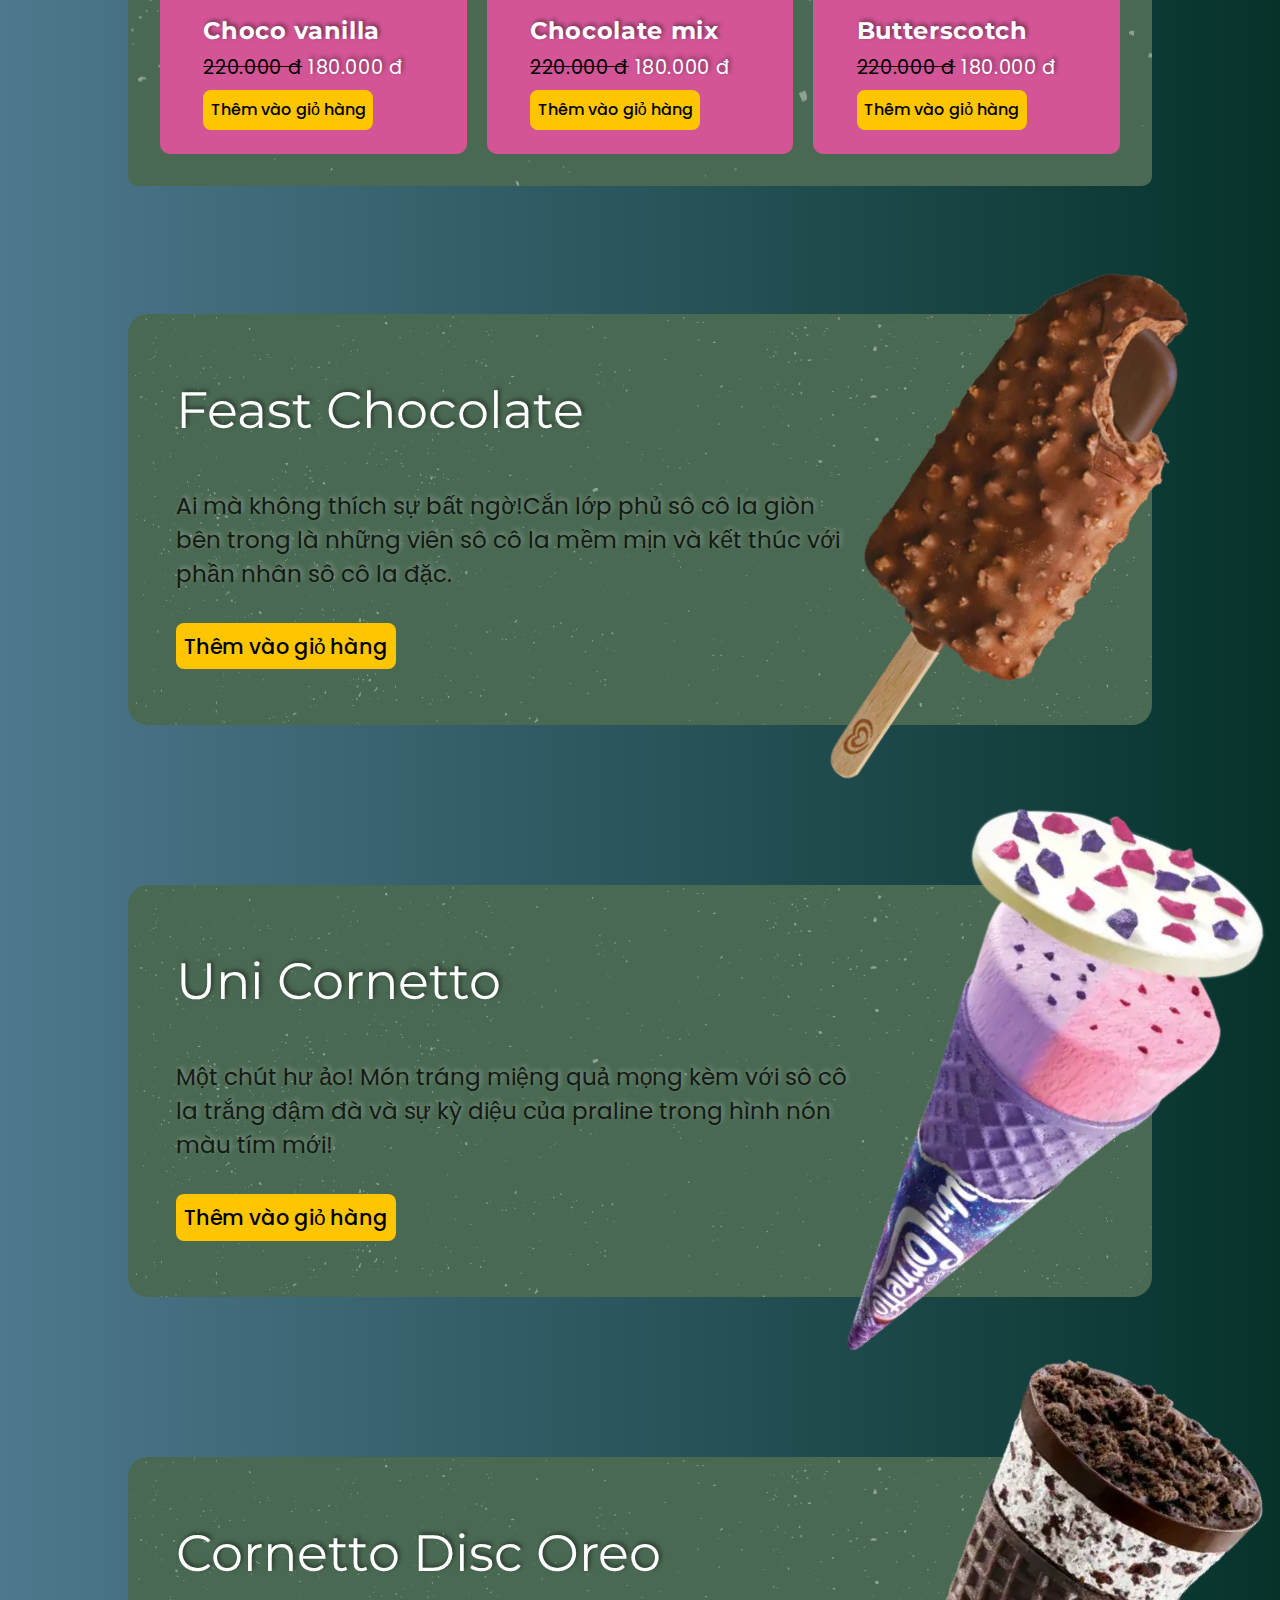
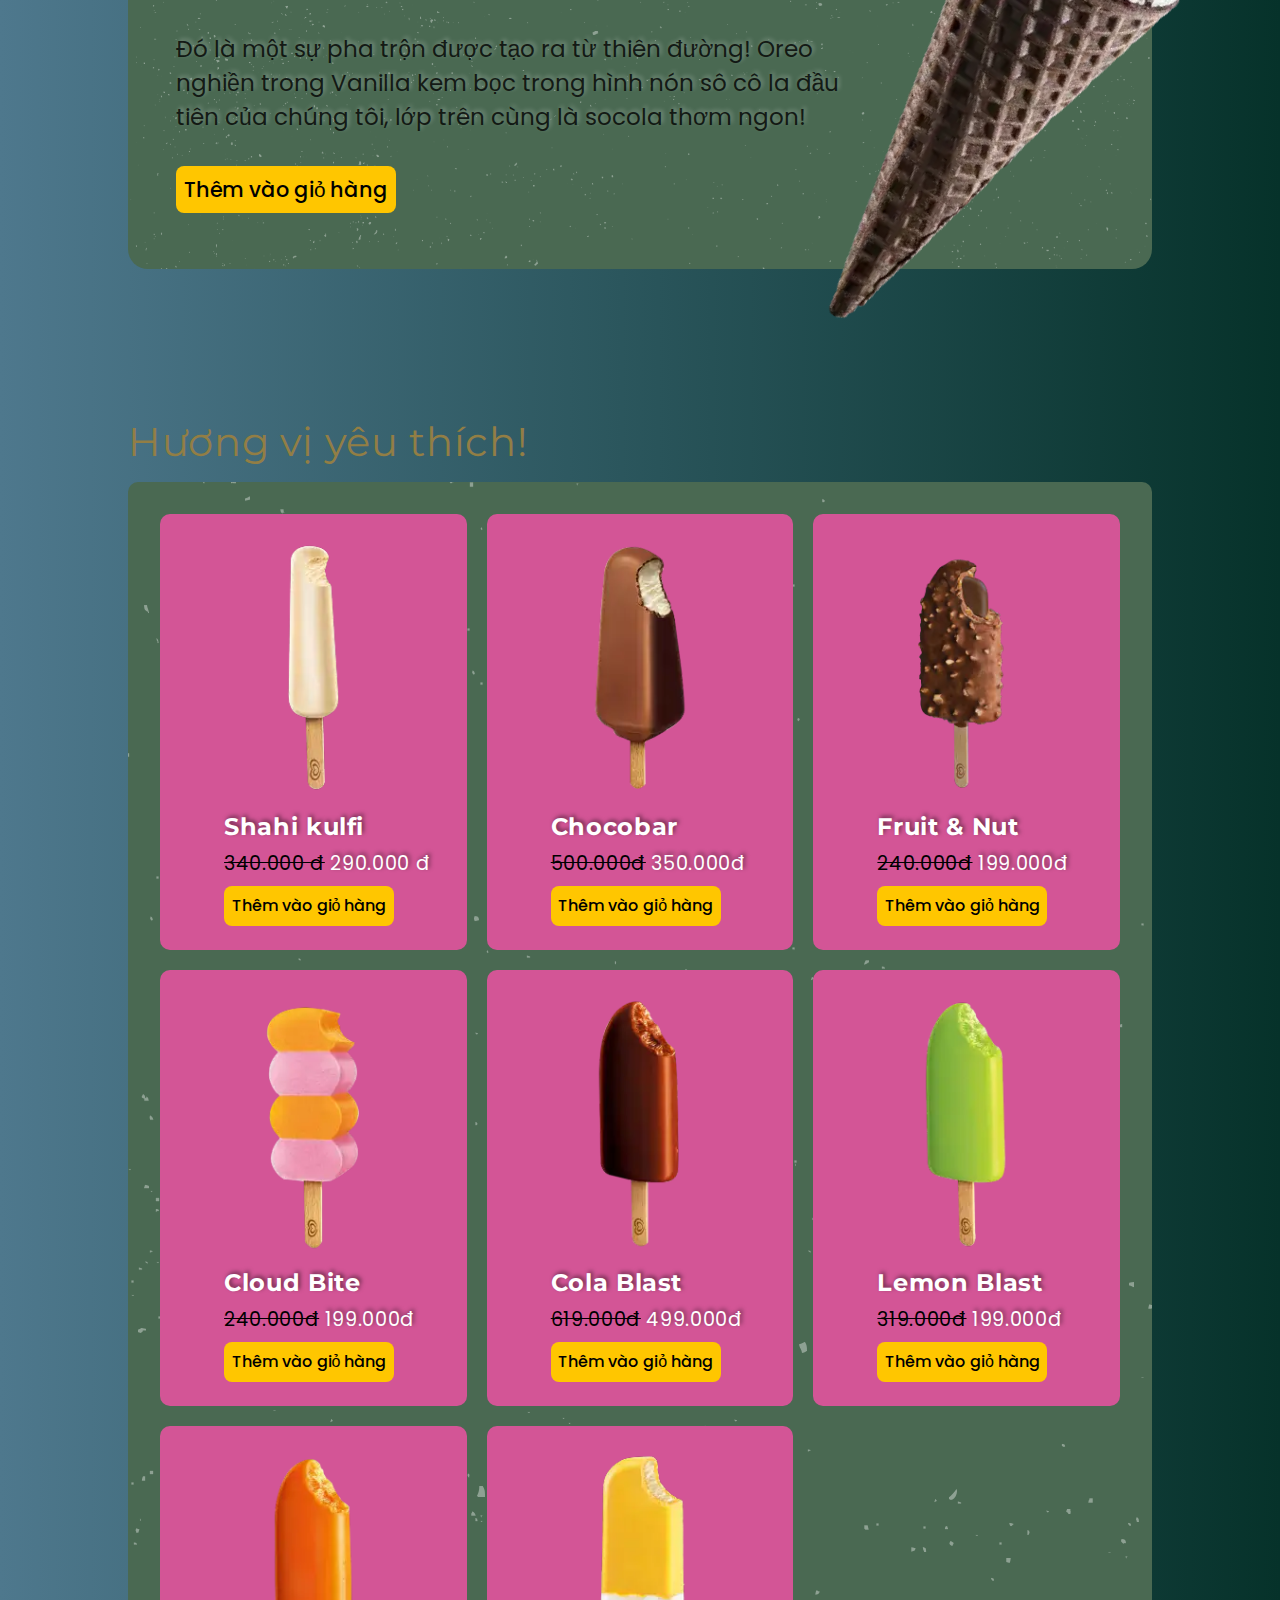
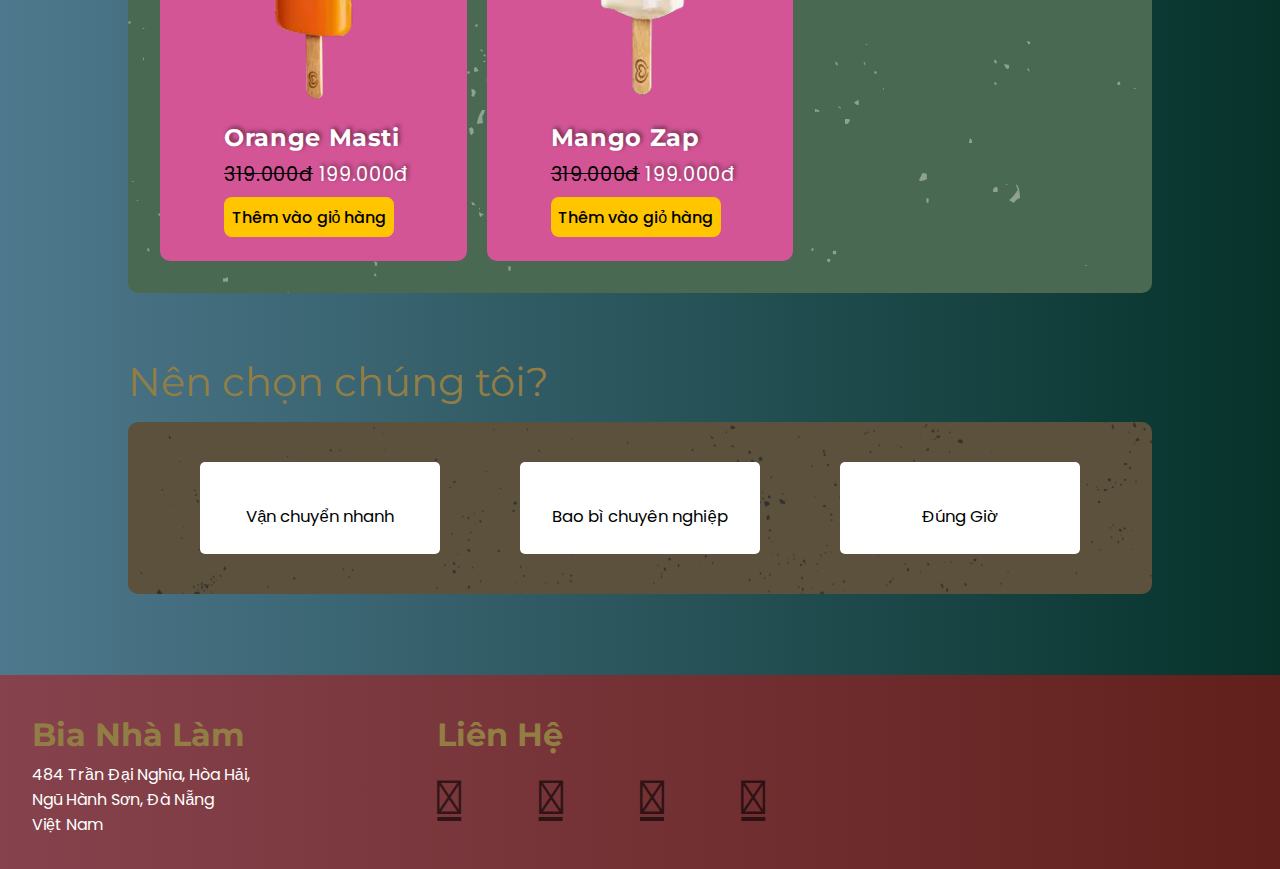
==== commit 1feea4e6: "a" ====
--- a/index.html
+++ b/index.html
@@ -28,6 +28,9 @@
             <a href="#main-container" class="nav__item ">
               <li class="nav__item--underline">Cửa Hàng</li>
             </a>
+            <a href="collection.html" class="nav__item">
+              <li>Bộ Sưu Tập</li>
+            </a>
             <a href="#contact" class="nav__item">
               <li>Liên Hệ</li>
             </a>
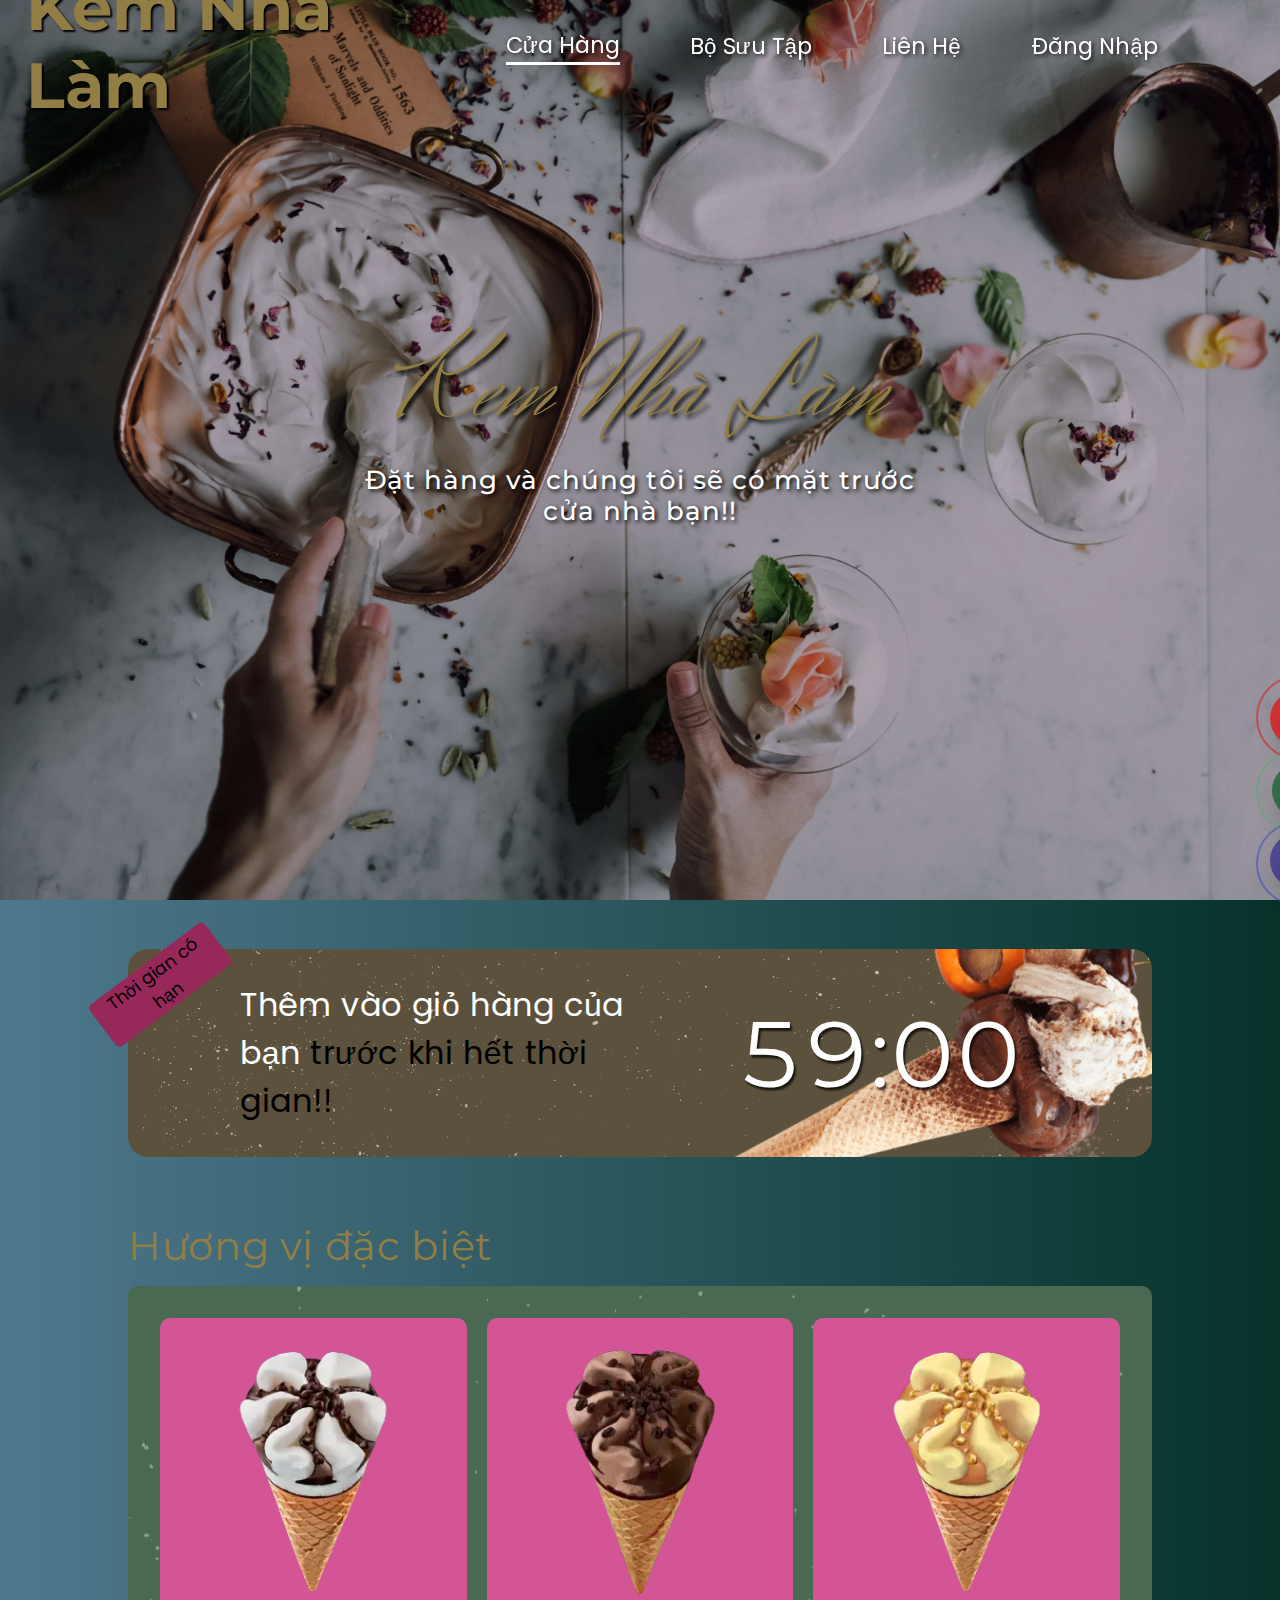
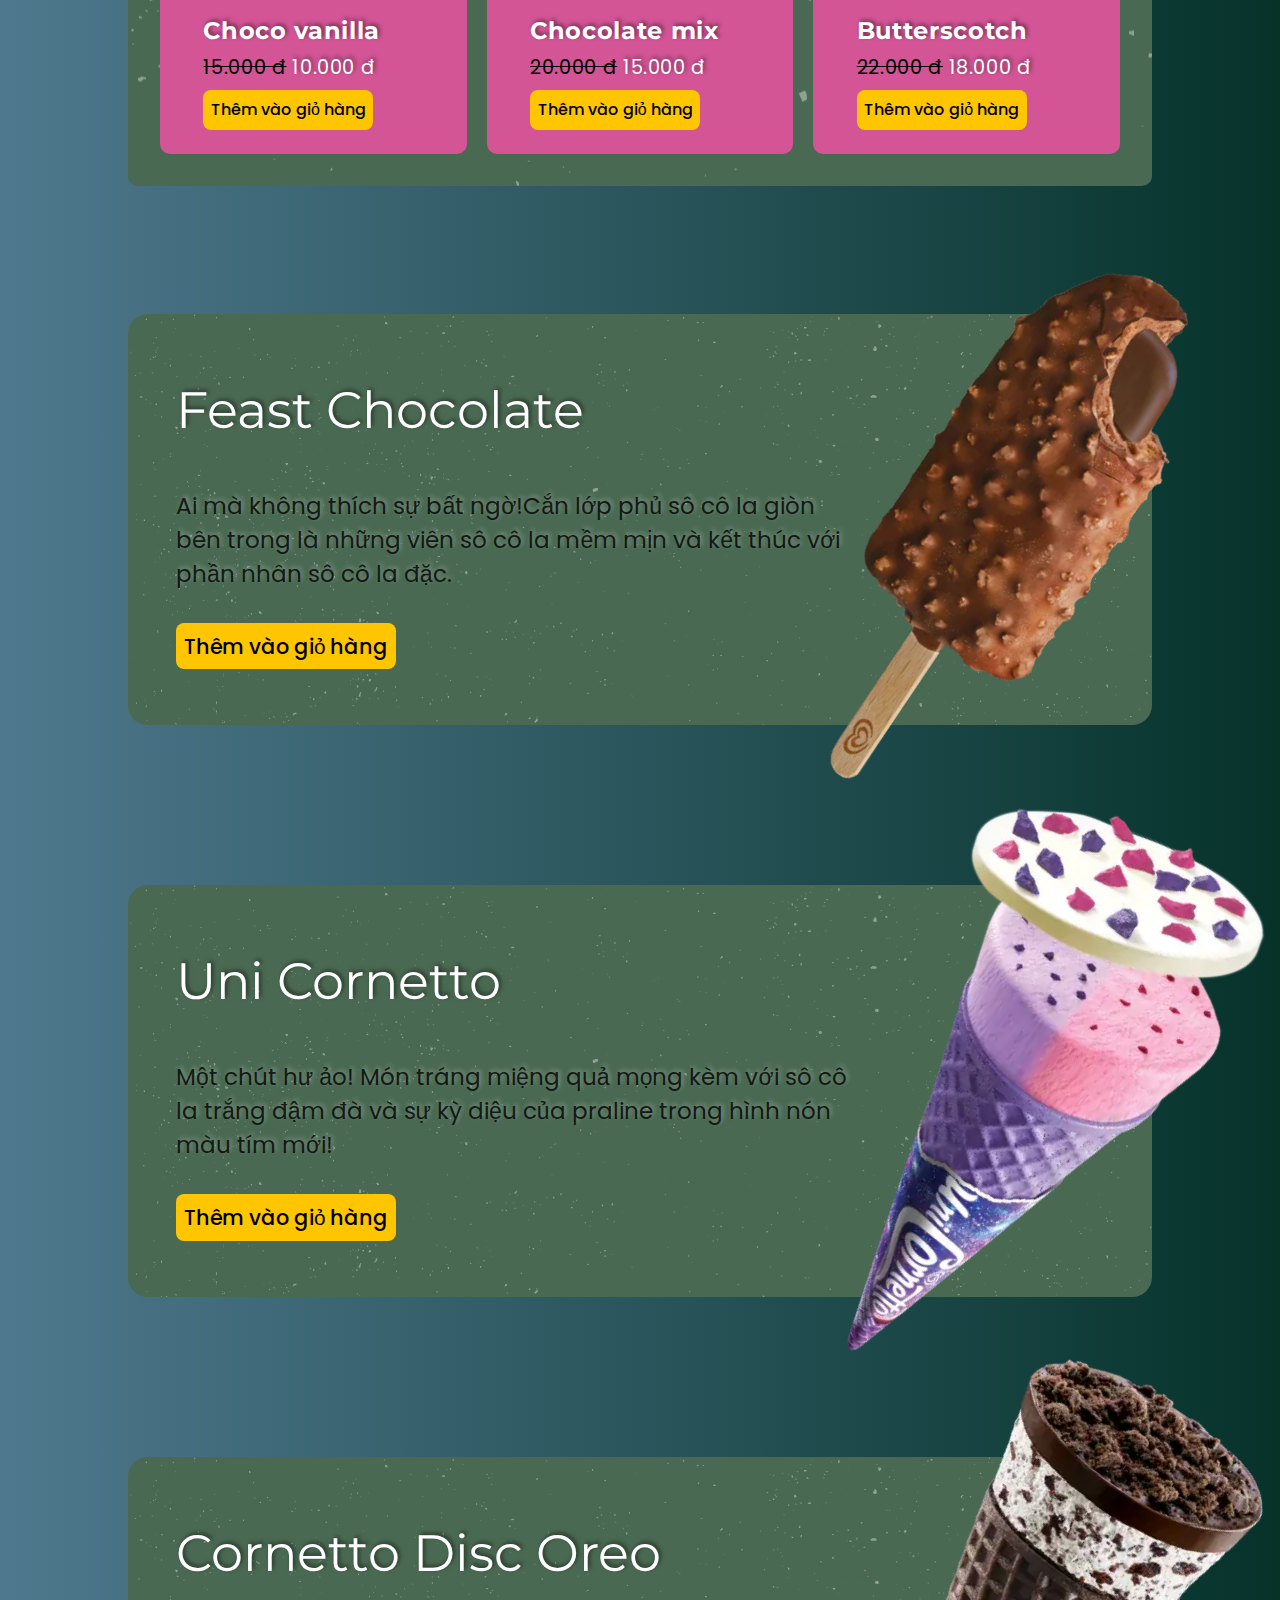
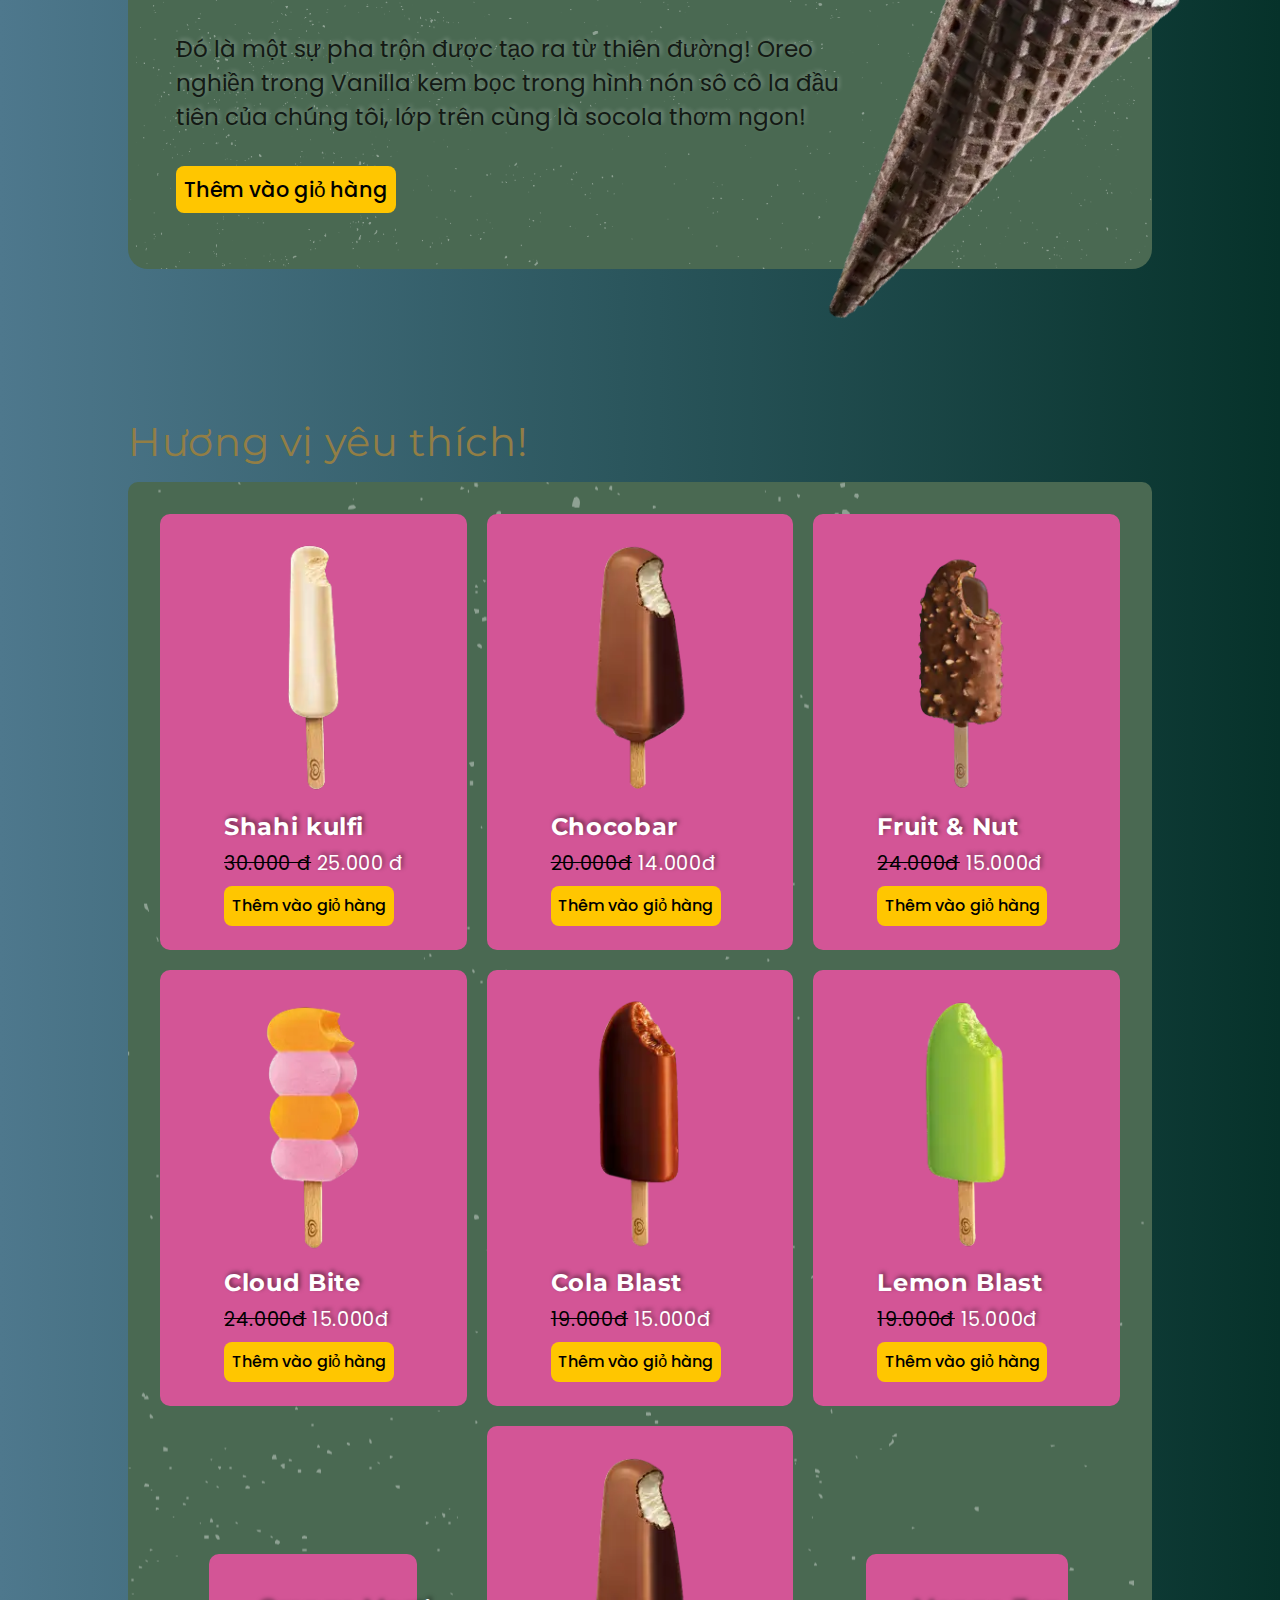
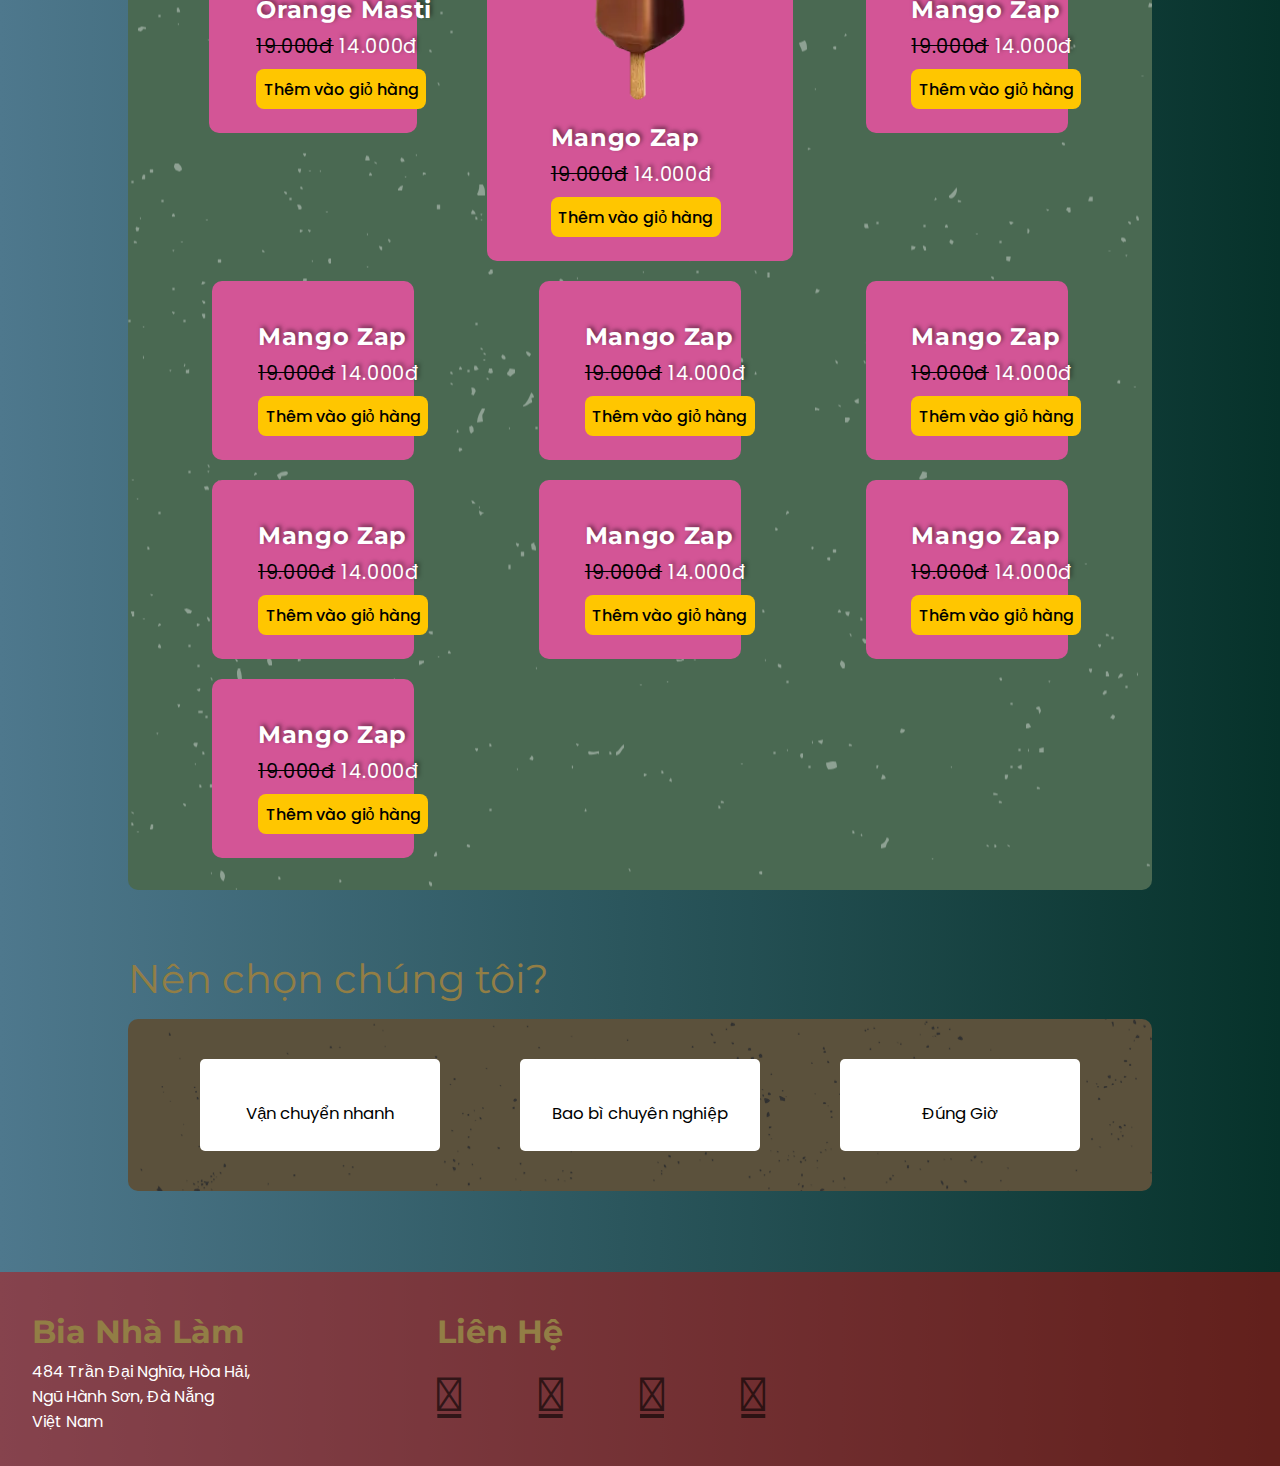
==== commit 432f4499: "add registration.css" ====
--- a/index.html
+++ b/index.html
@@ -16,6 +16,7 @@
   <title>Kem Nhà Làm</title>
   <link rel="shortcut icon" href="./img/ice-pop-favicon.png" type="image/x-icon">
   <link rel="stylesheet" href="./css/index.css">
+
 </head>
 
 <body>
@@ -76,9 +77,9 @@
           <img src="./img/choco_vanilla.webp" alt="Choco vanilla">
           <div class="special-flavour__content-details">
             <h4 class="special-flavours__product-name">Choco vanilla</h4>
-            <p class="special-flavours__product-price"><span class="special-flavours__product--oldprice">220.000 đ</span>
-              180.000 đ</p>
-            <button class="add-to-cart cartBtn" data-title="Choco vanilla" data-price="180.000"
+            <p class="special-flavours__product-price"><span class="special-flavours__product--oldprice">15.000 đ</span>
+              10.000 đ</p>
+            <button class="add-to-cart cartBtn" data-title="Choco vanilla" data-price="10.000"
               data-img="./img/choco_vanilla.webp" data-quantity=1>Thêm vào giỏ hàng</button>
           </div>
         </div>
@@ -86,9 +87,9 @@
           <img src="./img/double-chocolate.webp" alt="Chocolaty mix">
           <div class="special-flavour__content-details">
             <h4 class="special-flavours__product-name">Chocolate mix</h4>
-            <p class="special-flavours__product-price"><span class="special-flavours__product--oldprice">220.000 đ</span>
-              180.000 đ</p>
-            <button class="add-to-cart cartBtn" data-title="Chocolaty mix" data-price="180.000"
+            <p class="special-flavours__product-price"><span class="special-flavours__product--oldprice">20.000 đ</span>
+              15.000 đ</p>
+            <button class="add-to-cart cartBtn" data-title="Chocolaty mix" data-price="15.000"
               data-img="./img/double-chocolate.webp" data-quantity=1>Thêm vào giỏ hàng</button>
           </div>
         </div>
@@ -96,8 +97,8 @@
           <img src="./img/butterscotch.webp" alt="Butterscotch">
           <div class="special-flavour__content-details">
             <h4 class="special-flavours__product-name">Butterscotch</h4>
-            <p class="special-flavours__product-price"><span class="special-flavours__product--oldprice">220.000 đ</span> 180.000 đ</p>
-            <button class="add-to-cart cartBtn" data-title="Butterscotch" data-price="180.000"
+            <p class="special-flavours__product-price"><span class="special-flavours__product--oldprice">22.000 đ</span> 18.000 đ</p>
+            <button class="add-to-cart cartBtn" data-title="Butterscotch" data-price="18.000"
               data-img="./img/butterscotch.webp" data-quantity=1>Thêm vào giỏ hàng</button>
           </div>
         </div>
@@ -110,7 +111,7 @@
         <p>Ai mà không thích sự bất ngờ!Cắn lớp phủ sô cô la giòn bên trong là những viên sô cô la mềm mịn và kết thúc với phần nhân sô cô la đặc.
           <br>
         </p>
-        <button class="add-to-cart-featured cartBtn" data-title="Nutty Chocolate mix" data-price="450.000"
+        <button class="add-to-cart-featured cartBtn" data-title="Nutty Chocolate mix" data-price="20.000"
           data-img="./img/feast-chocolate.webp" data-quantity=1>Thêm vào giỏ hàng</button>
       </div>
       <div class="featured-products animate-left">
@@ -119,7 +120,7 @@
         <p>Một chút hư ảo! Món tráng miệng quả mọng kèm với sô cô la trắng đậm đà và sự kỳ diệu của praline trong hình nón màu tím mới!
           <br>
         </p>
-        <button class="add-to-cart-featured cartBtn" data-title="Unicornetto" data-price="340.000"
+        <button class="add-to-cart-featured cartBtn" data-title="Unicornetto" data-price="20.000"
           data-img="./img/unicornetto.webp" data-quantity=1>Thêm vào giỏ hàng</button>
       </div>
       <div class="featured-products animate-right">
@@ -128,7 +129,7 @@
         <p>Đó là một sự pha trộn được tạo ra từ thiên đường! Oreo nghiền trong Vanilla kem bọc trong hình nón sô cô la đầu tiên của chúng tôi, lớp trên cùng là socola thơm ngon!
           <br>
         </p>
-        <button class="add-to-cart-featured cartBtn" data-title="Cornetti disc" data-price="340.000"
+        <button class="add-to-cart-featured cartBtn" data-title="Cornetti disc" data-price="30.000"
           data-img="./img/corenetto-disc.webp" data-quantity=1>Thêm vào giỏ hàng</button>
       </div>
     </section>
@@ -139,8 +140,8 @@
           <img src="./img/shahi-kulfi.webp" alt="Shahi kulfi" loading="lazy">
           <div class="special-flavour__content-details">
             <h4 class="special-flavours__product-name">Shahi kulfi</h4>
-            <p class="special-flavours__product-price"><span>340.000 đ</span> 290.000 đ</p>
-            <button class="add-to-cart cartBtn" data-title="Shahi kulfi" data-price="290.000"
+            <p class="special-flavours__product-price"><span>30.000 đ</span> 25.000 đ</p>
+            <button class="add-to-cart cartBtn" data-title="Shahi kulfi" data-price="25.000"
               data-img="./img/shahi-kulfi.webp" data-quantity=1>Thêm vào giỏ hàng</button>
           </div>
         </div>
@@ -148,8 +149,8 @@
           <img src="./img/chocobar.webp" alt="Chocobar" loading="lazy">
           <div class="special-flavour__content-details">
             <h4 class="special-flavours__product-name">Chocobar</h4>
-            <p class="special-flavours__product-price"><span>500.000đ</span> 350.000đ</p>
-            <button class="add-to-cart cartBtn" data-title="Chocobar" data-price="350.000" data-img="./img/chocobar.webp"
+            <p class="special-flavours__product-price"><span>20.000đ</span> 14.000đ</p>
+            <button class="add-to-cart cartBtn" data-title="Chocobar" data-price="14.000" data-img="./img/chocobar.webp"
               data-quantity=1>Thêm vào giỏ hàng</button>
           </div>
         </div>
@@ -157,8 +158,8 @@
           <img src="./img/fruit_n_nut_feast.webp" alt="Feast Fruit & Nut" loading="lazy">
           <div class="special-flavour__content-details">
             <h4 class="special-flavours__product-name">Fruit & Nut</h4>
-            <p class="special-flavours__product-price"><span>240.000đ</span> 199.000đ</p>
-            <button class="add-to-cart cartBtn" data-title="Fruit & Nut" data-price="199.000"
+            <p class="special-flavours__product-price"><span>24.000đ</span> 15.000đ</p>
+            <button class="add-to-cart cartBtn" data-title="Fruit & Nut" data-price="15.000"
               data-img="./img/fruit_n_nut_feast.webp" data-quantity=1>Thêm vào giỏ hàng</button>
           </div>
         </div>
@@ -166,8 +167,8 @@
           <img src="./img/cloud-bite.webp" alt="Cloud Bite" loading="lazy">
           <div class="special-flavour__content-details">
             <h4 class="special-flavours__product-name">Cloud Bite</h4>
-            <p class="special-flavours__product-price"><span>240.000đ</span> 199.000đ</p>
-            <button class="add-to-cart cartBtn" data-title="Cloud Bite" data-price="199.000"
+            <p class="special-flavours__product-price"><span>24.000đ</span> 15.000đ</p>
+            <button class="add-to-cart cartBtn" data-title="Cloud Bite" data-price="15.000"
               data-img="./img/cloud-bite.webp" data-quantity=1>Thêm vào giỏ hàng</button>
           </div>
         </div>
@@ -175,8 +176,8 @@
           <img src="./img/cola-blast.webp" alt="Cola Blast" loading="lazy">
           <div class="special-flavour__content-details">
             <h4 class="special-flavours__product-name">Cola Blast</h4>
-            <p class="special-flavours__product-price"><span>619.000đ</span> 499.000đ</p>
-            <button class="add-to-cart cartBtn" data-title="Cola Blast" data-price="199.000"
+            <p class="special-flavours__product-price"><span>19.000đ</span> 15.000đ</p>
+            <button class="add-to-cart cartBtn" data-title="Cola Blast" data-price="15.000"
               data-img="./img/cola-blast.webp" data-quantity=1>Thêm vào giỏ hàng</button>
           </div>
         </div>
@@ -184,8 +185,8 @@
           <img src="./img/lemon_blast.webp" alt="Lemon Blast" loading="lazy">
           <div class="special-flavour__content-details">
             <h4 class="special-flavours__product-name">Lemon Blast</h4>
-            <p class="special-flavours__product-price"><span>319.000đ</span> 199.000đ</p>
-            <button class="add-to-cart cartBtn" data-title="Lemon Blast" data-price="199.000"
+            <p class="special-flavours__product-price"><span>19.000đ</span> 15.000đ</p>
+            <button class="add-to-cart cartBtn" data-title="Lemon Blast" data-price="15.000"
               data-img="./img/lemon_blast.webp" data-quantity=1>Thêm vào giỏ hàng</button>
           </div>
         </div>
@@ -193,17 +194,89 @@
           <img src="./img/orange_mahabar.webp" alt="Orange Masti" loading="lazy">
           <div class="special-flavour__content-details">
             <h4 class="special-flavours__product-name">Orange Masti</h4>
-            <p class="special-flavours__product-price"><span>319.000đ</span> 199.000đ</p>
-            <button class="add-to-cart cartBtn" data-title="Orange Masti" data-price="199.000"
+            <p class="special-flavours__product-price"><span>19.000đ</span> 14.000đ</p>
+            <button class="add-to-cart cartBtn" data-title="Orange Masti" data-price="14.000"
               data-img="./img/orange_mahabar.webp" data-quantity=1>Thêm vào giỏ hàng</button>
           </div>
         </div>
         <div class="special-flavours__products">
-          <img src="./img/mango_zap.webp" alt="Mango Zap" loading="lazy">
-          <div class="special-flavour__content-details">
-            <h4 class="special-flavours__product-name">Mango Zap</h4>
-            <p class="special-flavours__product-price"><span>319.000đ</span> 199.000đ</p>
-            <button class="add-to-cart cartBtn" data-title="Mango Zap" data-price="199.000" data-img="./img/mango_zap.webp"
+          <img src="./img/chocobar.webp" alt="Mango Zap" loading="lazy">
+          <div class="special-flavour__content-details">
+            <h4 class="special-flavours__product-name">Mango Zap</h4>
+            <p class="special-flavours__product-price"><span>19.000đ</span> 14.000đ</p>
+            <button class="add-to-cart cartBtn" data-title="Mango Zap" data-price="14.000" data-img="./img/mango_zap.webp"
+              data-quantity=1>Thêm vào giỏ hàng</button>
+          </div>
+        </div>
+        <div class="special-flavours__products">
+          <img src="./img/mango_zap.webp" alt="Mango Zap" loading="lazy">
+          <div class="special-flavour__content-details">
+            <h4 class="special-flavours__product-name">Mango Zap</h4>
+            <p class="special-flavours__product-price"><span>19.000đ</span> 14.000đ</p>
+            <button class="add-to-cart cartBtn" data-title="Mango Zap" data-price="14.000" data-img="./img/mango_zap.webp"
+              data-quantity=1>Thêm vào giỏ hàng</button>
+          </div>
+        </div>
+        <div class="special-flavours__products">
+          <img src="./img/mango_zap.webp" alt="Mango Zap" loading="lazy">
+          <div class="special-flavour__content-details">
+            <h4 class="special-flavours__product-name">Mango Zap</h4>
+            <p class="special-flavours__product-price"><span>19.000đ</span> 14.000đ</p>
+            <button class="add-to-cart cartBtn" data-title="Mango Zap" data-price="14.000" data-img="./img/mango_zap.webp"
+              data-quantity=1>Thêm vào giỏ hàng</button>
+          </div>
+        </div>
+        <div class="special-flavours__products">
+          <img src="./img/mango_zap.webp" alt="Mango Zap" loading="lazy">
+          <div class="special-flavour__content-details">
+            <h4 class="special-flavours__product-name">Mango Zap</h4>
+            <p class="special-flavours__product-price"><span>19.000đ</span> 14.000đ</p>
+            <button class="add-to-cart cartBtn" data-title="Mango Zap" data-price="14.000" data-img="./img/mango_zap.webp"
+              data-quantity=1>Thêm vào giỏ hàng</button>
+          </div>
+        </div>
+        <div class="special-flavours__products">
+          <img src="./img/mango_zap.webp" alt="Mango Zap" loading="lazy">
+          <div class="special-flavour__content-details">
+            <h4 class="special-flavours__product-name">Mango Zap</h4>
+            <p class="special-flavours__product-price"><span>19.000đ</span> 14.000đ</p>
+            <button class="add-to-cart cartBtn" data-title="Mango Zap" data-price="14.000" data-img="./img/mango_zap.webp"
+              data-quantity=1>Thêm vào giỏ hàng</button>
+          </div>
+        </div>
+        <div class="special-flavours__products">
+          <img src="./img/mango_zap.webp" alt="Mango Zap" loading="lazy">
+          <div class="special-flavour__content-details">
+            <h4 class="special-flavours__product-name">Mango Zap</h4>
+            <p class="special-flavours__product-price"><span>19.000đ</span> 14.000đ</p>
+            <button class="add-to-cart cartBtn" data-title="Mango Zap" data-price="14.000" data-img="./img/mango_zap.webp"
+              data-quantity=1>Thêm vào giỏ hàng</button>
+          </div>
+        </div>
+        <div class="special-flavours__products">
+          <img src="./img/mango_zap.webp" alt="Mango Zap" loading="lazy">
+          <div class="special-flavour__content-details">
+            <h4 class="special-flavours__product-name">Mango Zap</h4>
+            <p class="special-flavours__product-price"><span>19.000đ</span> 14.000đ</p>
+            <button class="add-to-cart cartBtn" data-title="Mango Zap" data-price="14.000" data-img="./img/mango_zap.webp"
+              data-quantity=1>Thêm vào giỏ hàng</button>
+          </div>
+        </div>
+        <div class="special-flavours__products">
+          <img src="./img/mango_zap.webp" alt="Mango Zap" loading="lazy">
+          <div class="special-flavour__content-details">
+            <h4 class="special-flavours__product-name">Mango Zap</h4>
+            <p class="special-flavours__product-price"><span>19.000đ</span> 14.000đ</p>
+            <button class="add-to-cart cartBtn" data-title="Mango Zap" data-price="14.000" data-img="./img/mango_zap.webp"
+              data-quantity=1>Thêm vào giỏ hàng</button>
+          </div>
+        </div>
+        <div class="special-flavours__products">
+          <img src="./img/mango_zap.webp" alt="Mango Zap" loading="lazy">
+          <div class="special-flavour__content-details">
+            <h4 class="special-flavours__product-name">Mango Zap</h4>
+            <p class="special-flavours__product-price"><span>19.000đ</span> 14.000đ</p>
+            <button class="add-to-cart cartBtn" data-title="Mango Zap" data-price="14.000" data-img="./img/mango_zap.webp"
               data-quantity=1>Thêm vào giỏ hàng</button>
           </div>
         </div>
